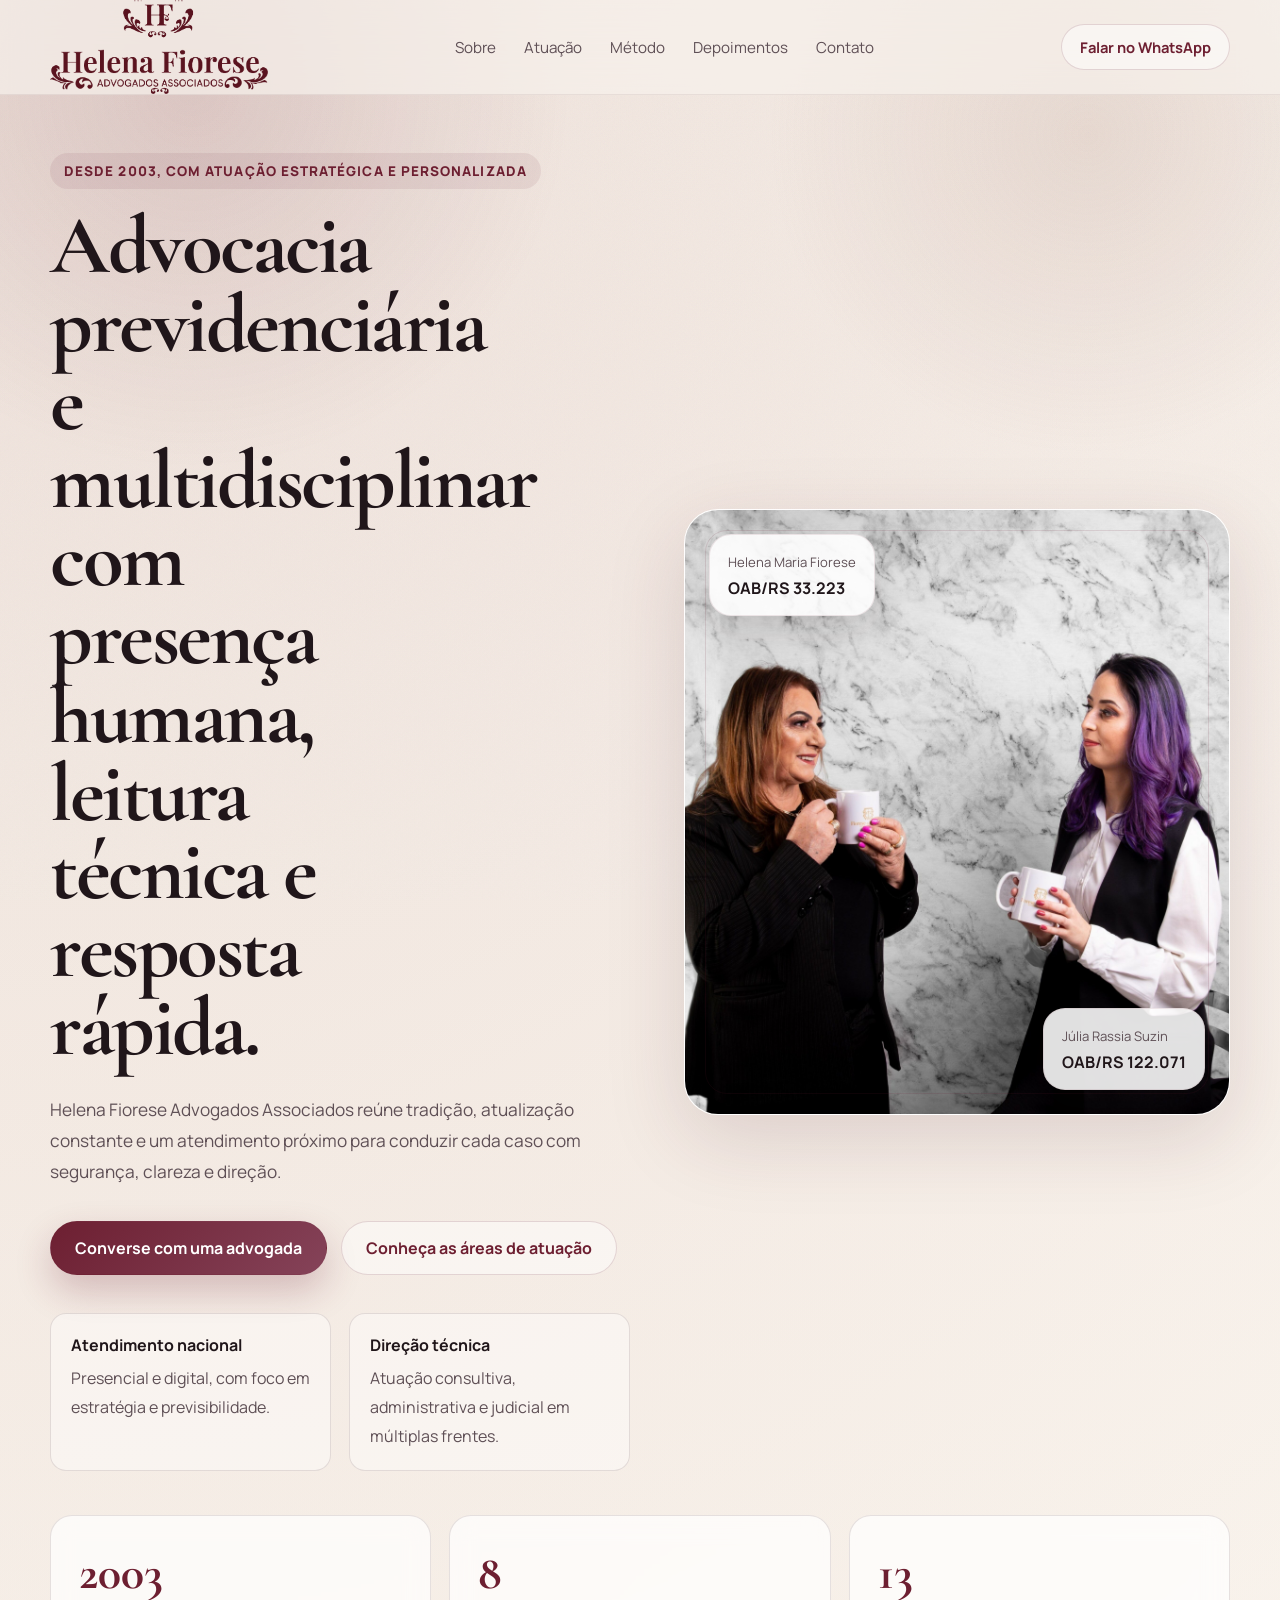
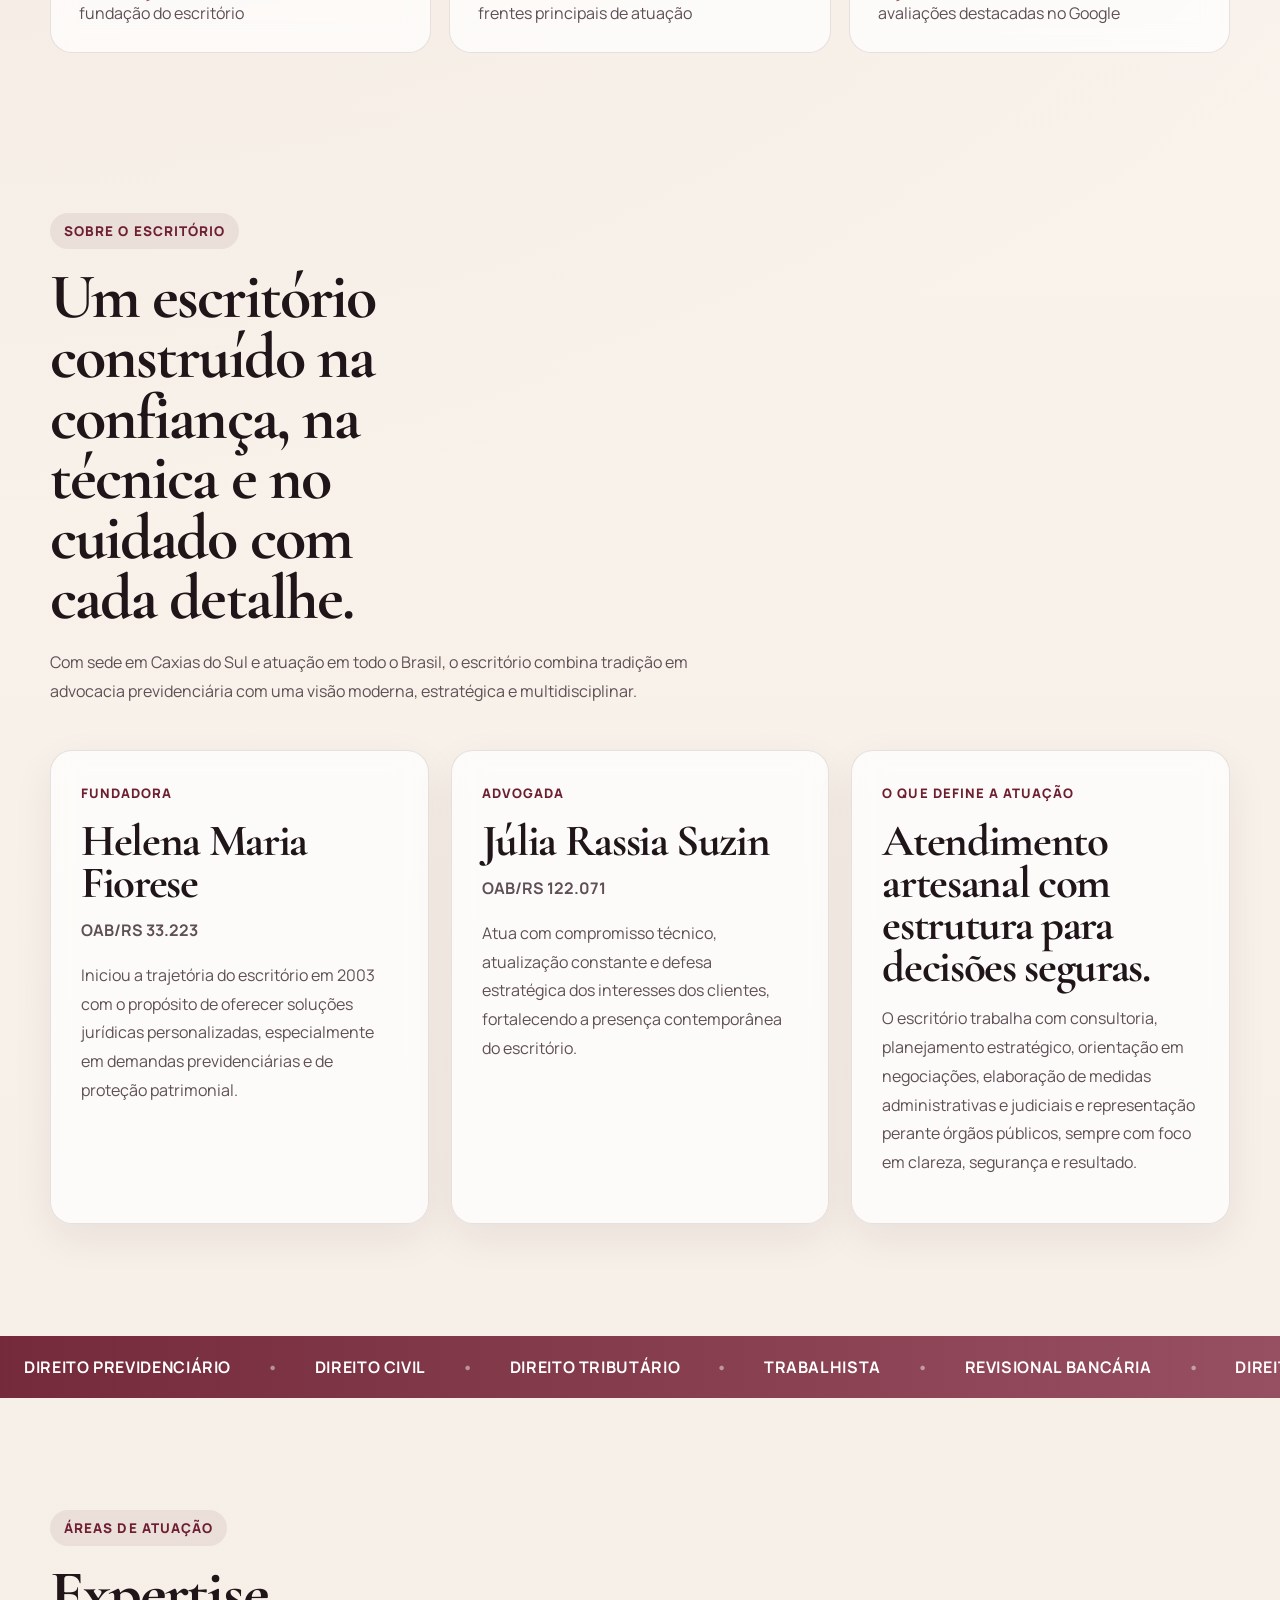
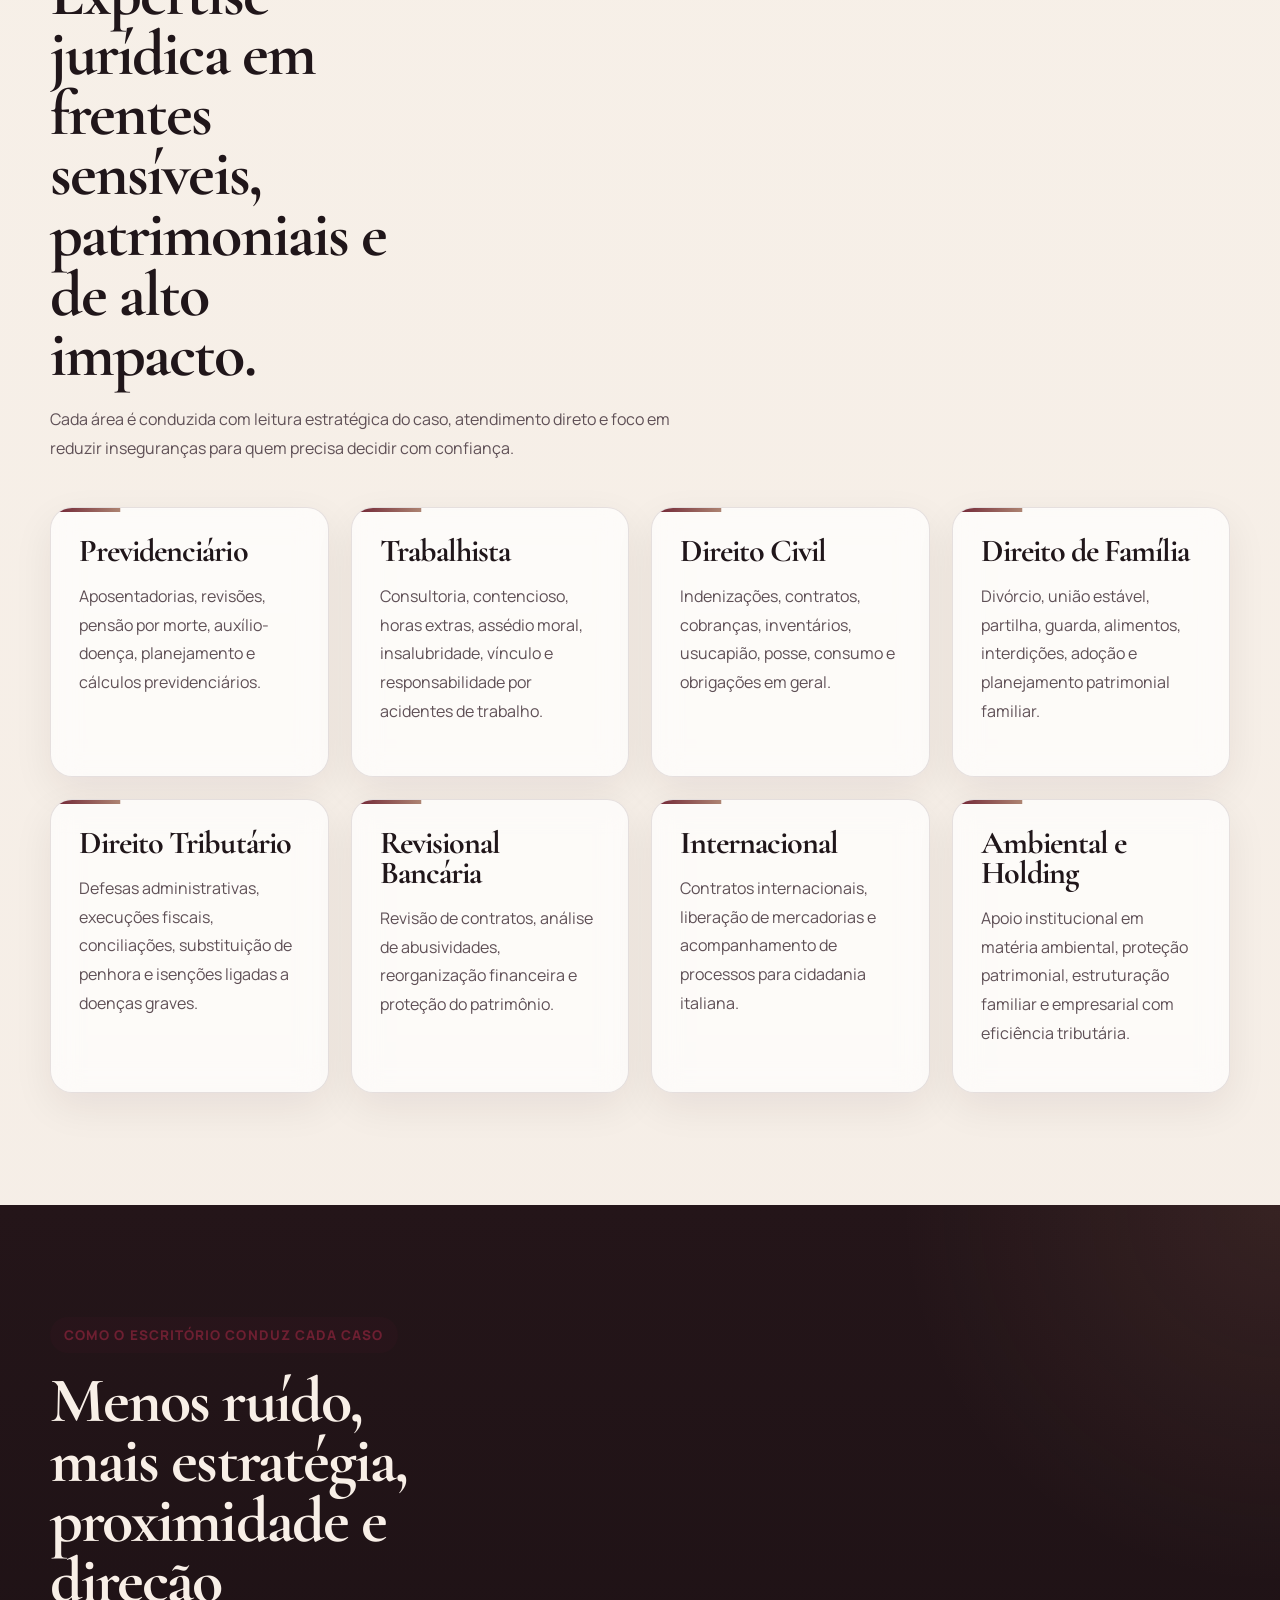
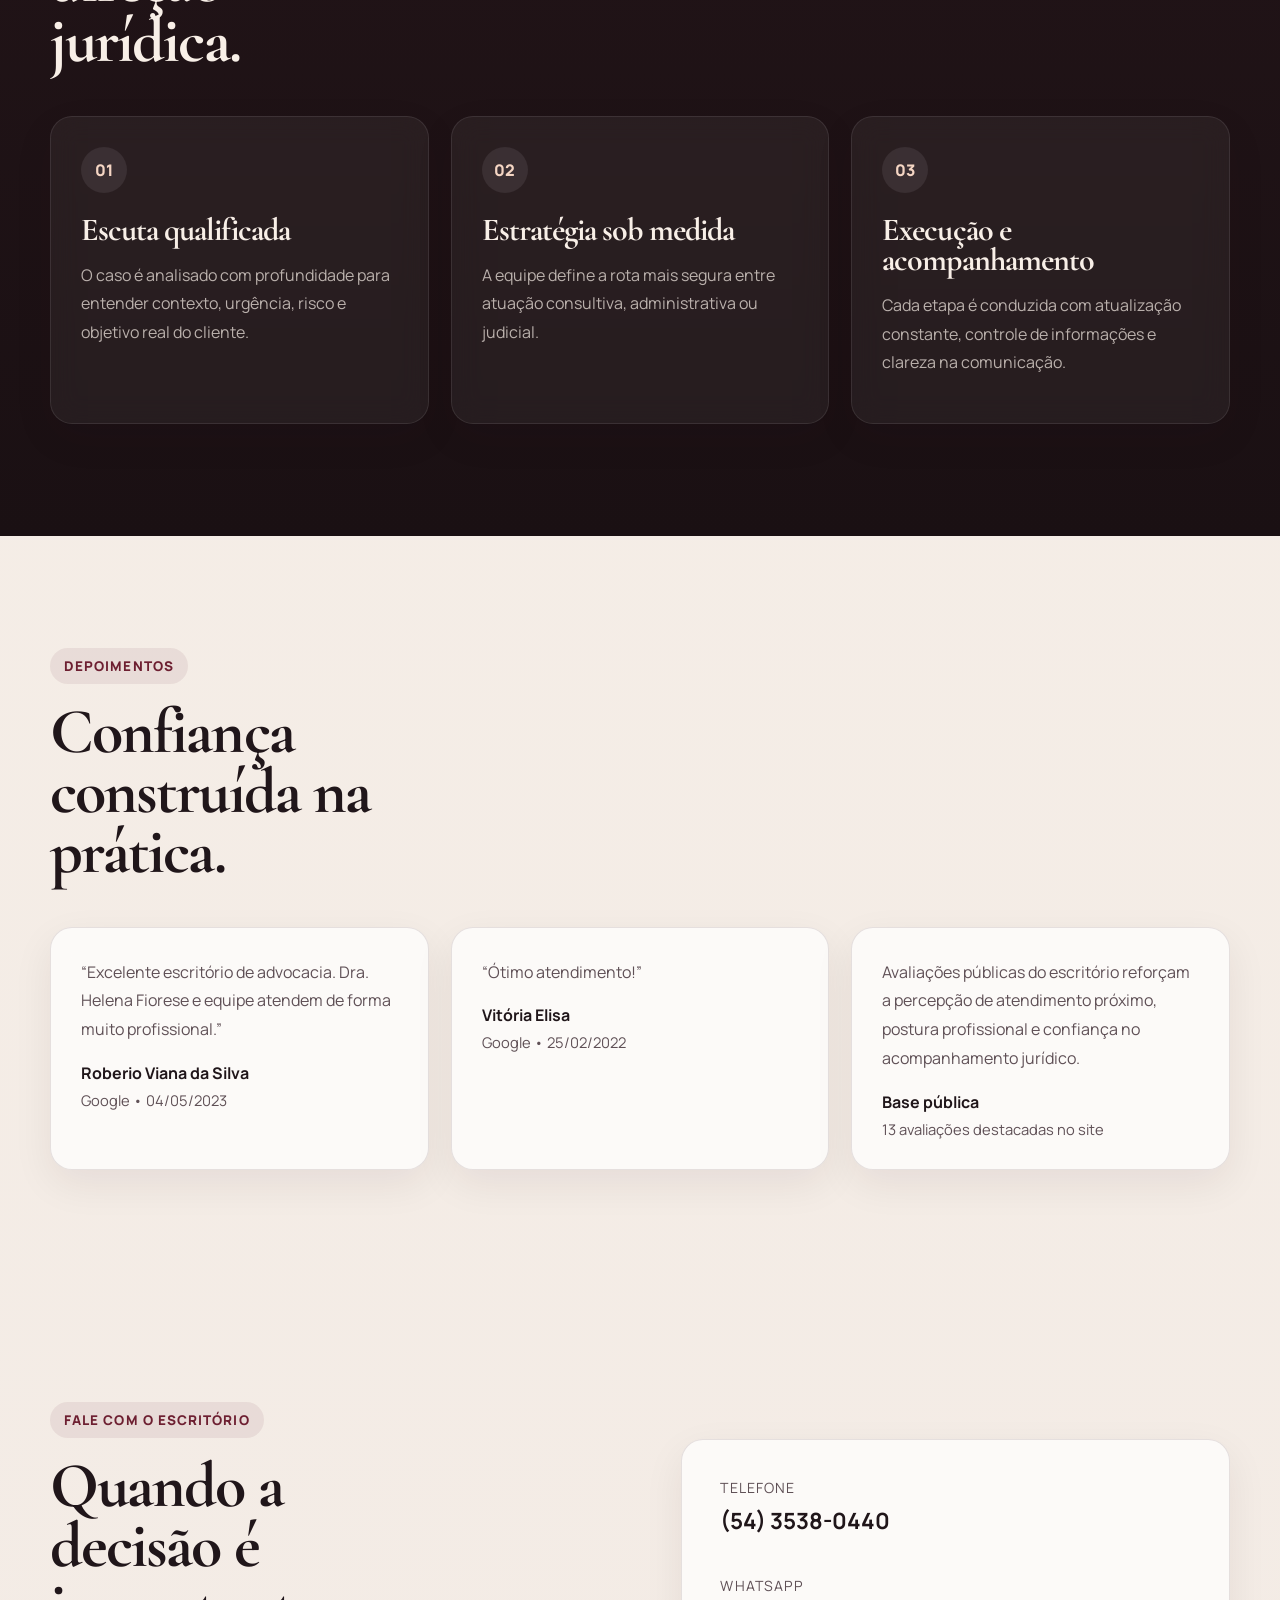
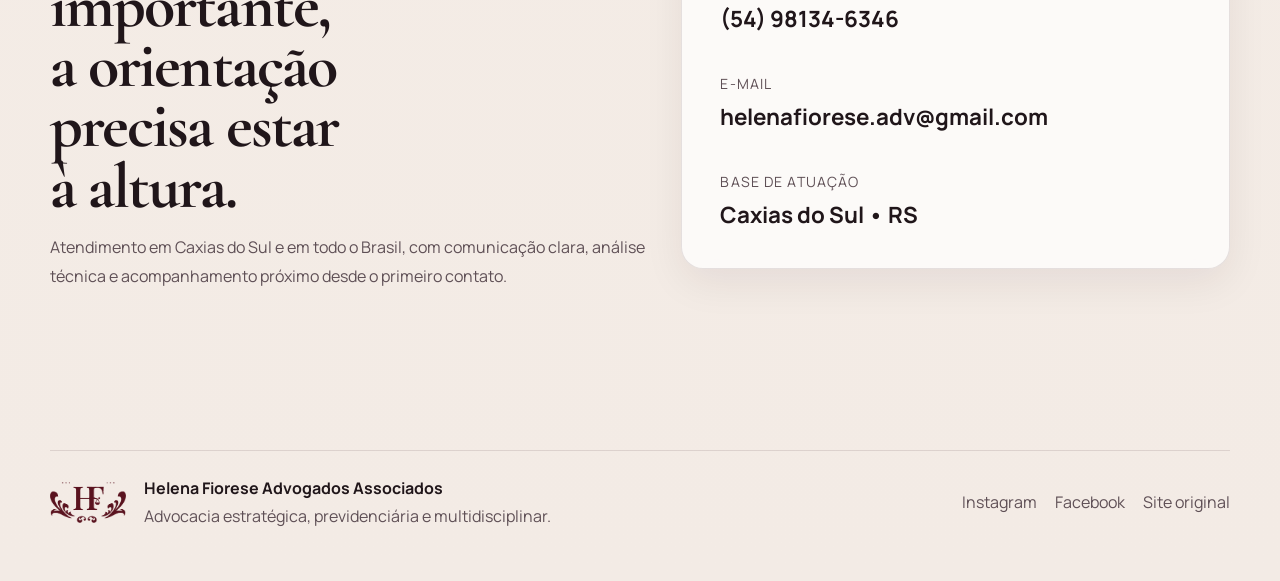
==== index.html @ 02b989e7 "Cria novo front-end premium da Helena Fiorese" ====
<!DOCTYPE html>
<html lang="pt-BR">
  <head>
    <meta charset="UTF-8" />
    <meta name="viewport" content="width=device-width, initial-scale=1.0" />
    <title>Helena Fiorese Advogados Associados</title>
    <meta
      name="description"
      content="Advocacia previdenciária e estratégica em Caxias do Sul, com atendimento humano, visão técnica e atuação personalizada."
    />
    <link rel="preconnect" href="https://fonts.googleapis.com" />
    <link rel="preconnect" href="https://fonts.gstatic.com" crossorigin />
    <link
      href="https://fonts.googleapis.com/css2?family=Cormorant+Garamond:wght@500;600;700&family=Manrope:wght@400;500;600;700;800&display=swap"
      rel="stylesheet"
    />
    <link rel="icon" type="image/png" href="assets/logo-mark.png" />
    <link rel="stylesheet" href="styles.css" />
  </head>
  <body>
    <div class="site-shell">
      <div class="ambient ambient-one"></div>
      <div class="ambient ambient-two"></div>
      <div class="noise"></div>

      <header class="topbar">
        <div class="container topbar-inner">
          <a class="brand" href="#inicio" aria-label="Helena Fiorese Advogados Associados">
            <img src="assets/logo-primary.png" alt="Logo Helena Fiorese Advogados Associados" />
          </a>

          <nav class="nav" aria-label="Principal">
            <a href="#sobre">Sobre</a>
            <a href="#atuacao">Atuação</a>
            <a href="#metodo">Método</a>
            <a href="#depoimentos">Depoimentos</a>
            <a href="#contato">Contato</a>
          </nav>

          <a
            class="button button-small button-ghost"
            href="https://wa.me/5554981346346?text=Olá%2C%20gostaria%20de%20falar%20com%20o%20escritório."
            target="_blank"
            rel="noreferrer"
          >
            Falar no WhatsApp
          </a>

          <button class="menu-toggle" type="button" aria-label="Abrir menu">
            <span></span>
            <span></span>
          </button>
        </div>

        <div class="mobile-panel">
          <a href="#sobre">Sobre</a>
          <a href="#atuacao">Atuação</a>
          <a href="#metodo">Método</a>
          <a href="#depoimentos">Depoimentos</a>
          <a href="#contato">Contato</a>
          <a
            class="button button-small"
            href="https://wa.me/5554981346346?text=Olá%2C%20gostaria%20de%20falar%20com%20o%20escritório."
            target="_blank"
            rel="noreferrer"
          >
            Atendimento imediato
          </a>
        </div>
      </header>

      <main>
        <section class="hero section" id="inicio">
          <div class="container hero-grid">
            <div class="hero-copy reveal">
              <span class="eyebrow">Desde 2003, com atuação estratégica e personalizada</span>
              <h1>
                Advocacia previdenciária e multidisciplinar com presença humana, leitura técnica
                e resposta rápida.
              </h1>
              <p class="hero-text">
                Helena Fiorese Advogados Associados reúne tradição, atualização constante e um
                atendimento próximo para conduzir cada caso com segurança, clareza e direção.
              </p>

              <div class="hero-actions">
                <a
                  class="button"
                  href="https://wa.me/5554981346346?text=Olá%2C%20gostaria%20de%20falar%20com%20uma%20advogada."
                  target="_blank"
                  rel="noreferrer"
                >
                  Converse com uma advogada
                </a>
                <a class="button button-ghost" href="#atuacao">Conheça as áreas de atuação</a>
              </div>

              <div class="hero-points">
                <div>
                  <strong>Atendimento nacional</strong>
                  <span>Presencial e digital, com foco em estratégia e previsibilidade.</span>
                </div>
                <div>
                  <strong>Direção técnica</strong>
                  <span>Atuação consultiva, administrativa e judicial em múltiplas frentes.</span>
                </div>
              </div>
            </div>

            <div class="hero-visual reveal">
              <div class="hero-frame">
                <img
                  src="assets/team-hero.jpg"
                  alt="Helena Maria Fiorese e Júlia Rassia Suzin em retrato institucional"
                />
                <div class="hero-badge hero-badge-top">
                  <span>Helena Maria Fiorese</span>
                  <strong>OAB/RS 33.223</strong>
                </div>
                <div class="hero-badge hero-badge-bottom">
                  <span>Júlia Rassia Suzin</span>
                  <strong>OAB/RS 122.071</strong>
                </div>
              </div>
            </div>
          </div>

          <div class="trust-band">
            <div class="container trust-items">
              <div>
                <strong data-counter="2003">0</strong>
                <span>fundação do escritório</span>
              </div>
              <div>
                <strong data-counter="8">0</strong>
                <span>frentes principais de atuação</span>
              </div>
              <div>
                <strong data-counter="13">0</strong>
                <span>avaliações destacadas no Google</span>
              </div>
            </div>
          </div>
        </section>

        <section class="section" id="sobre">
          <div class="container">
            <div class="section-heading reveal">
              <span class="eyebrow">Sobre o escritório</span>
              <h2>Um escritório construído na confiança, na técnica e no cuidado com cada detalhe.</h2>
              <p>
                Com sede em Caxias do Sul e atuação em todo o Brasil, o escritório combina tradição
                em advocacia previdenciária com uma visão moderna, estratégica e multidisciplinar.
              </p>
            </div>

            <div class="story-grid">
              <article class="story-card reveal">
                <span class="story-kicker">Fundadora</span>
                <h3>Helena Maria Fiorese</h3>
                <p class="story-meta">OAB/RS 33.223</p>
                <p>
                  Iniciou a trajetória do escritório em 2003 com o propósito de oferecer soluções
                  jurídicas personalizadas, especialmente em demandas previdenciárias e de proteção
                  patrimonial.
                </p>
              </article>

              <article class="story-card reveal">
                <span class="story-kicker">Advogada</span>
                <h3>Júlia Rassia Suzin</h3>
                <p class="story-meta">OAB/RS 122.071</p>
                <p>
                  Atua com compromisso técnico, atualização constante e defesa estratégica dos
                  interesses dos clientes, fortalecendo a presença contemporânea do escritório.
                </p>
              </article>

              <article class="story-card story-card-wide reveal">
                <span class="story-kicker">O que define a atuação</span>
                <h3>Atendimento artesanal com estrutura para decisões seguras.</h3>
                <p>
                  O escritório trabalha com consultoria, planejamento estratégico, orientação em
                  negociações, elaboração de medidas administrativas e judiciais e representação
                  perante órgãos públicos, sempre com foco em clareza, segurança e resultado.
                </p>
              </article>
            </div>
          </div>
        </section>

        <section class="marquee-block">
          <div class="marquee-track">
            <span>Direito Previdenciário</span>
            <span>Direito Civil</span>
            <span>Direito Tributário</span>
            <span>Trabalhista</span>
            <span>Revisional Bancária</span>
            <span>Direito de Família</span>
            <span>Direito Internacional</span>
            <span>Direito Ambiental</span>
            <span>Holding Familiar e Empresarial</span>
          </div>
        </section>

        <section class="section" id="atuacao">
          <div class="container">
            <div class="section-heading reveal">
              <span class="eyebrow">Áreas de atuação</span>
              <h2>Expertise jurídica em frentes sensíveis, patrimoniais e de alto impacto.</h2>
              <p>
                Cada área é conduzida com leitura estratégica do caso, atendimento direto e foco em
                reduzir inseguranças para quem precisa decidir com confiança.
              </p>
            </div>

            <div class="practice-grid">
              <article class="practice-card reveal">
                <h3>Previdenciário</h3>
                <p>
                  Aposentadorias, revisões, pensão por morte, auxílio-doença, planejamento e cálculos
                  previdenciários.
                </p>
              </article>
              <article class="practice-card reveal">
                <h3>Trabalhista</h3>
                <p>
                  Consultoria, contencioso, horas extras, assédio moral, insalubridade, vínculo e
                  responsabilidade por acidentes de trabalho.
                </p>
              </article>
              <article class="practice-card reveal">
                <h3>Direito Civil</h3>
                <p>
                  Indenizações, contratos, cobranças, inventários, usucapião, posse, consumo e
                  obrigações em geral.
                </p>
              </article>
              <article class="practice-card reveal">
                <h3>Direito de Família</h3>
                <p>
                  Divórcio, união estável, partilha, guarda, alimentos, interdições, adoção e
                  planejamento patrimonial familiar.
                </p>
              </article>
              <article class="practice-card reveal">
                <h3>Direito Tributário</h3>
                <p>
                  Defesas administrativas, execuções fiscais, conciliações, substituição de penhora e
                  isenções ligadas a doenças graves.
                </p>
              </article>
              <article class="practice-card reveal">
                <h3>Revisional Bancária</h3>
                <p>
                  Revisão de contratos, análise de abusividades, reorganização financeira e proteção do
                  patrimônio.
                </p>
              </article>
              <article class="practice-card reveal">
                <h3>Internacional</h3>
                <p>
                  Contratos internacionais, liberação de mercadorias e acompanhamento de processos para
                  cidadania italiana.
                </p>
              </article>
              <article class="practice-card reveal">
                <h3>Ambiental e Holding</h3>
                <p>
                  Apoio institucional em matéria ambiental, proteção patrimonial, estruturação familiar
                  e empresarial com eficiência tributária.
                </p>
              </article>
            </div>
          </div>
        </section>

        <section class="section section-dark" id="metodo">
          <div class="container">
            <div class="section-heading reveal">
              <span class="eyebrow">Como o escritório conduz cada caso</span>
              <h2>Menos ruído, mais estratégia, proximidade e direção jurídica.</h2>
            </div>

            <div class="process-grid">
              <article class="process-card reveal">
                <span>01</span>
                <h3>Escuta qualificada</h3>
                <p>
                  O caso é analisado com profundidade para entender contexto, urgência, risco e objetivo
                  real do cliente.
                </p>
              </article>
              <article class="process-card reveal">
                <span>02</span>
                <h3>Estratégia sob medida</h3>
                <p>
                  A equipe define a rota mais segura entre atuação consultiva, administrativa ou
                  judicial.
                </p>
              </article>
              <article class="process-card reveal">
                <span>03</span>
                <h3>Execução e acompanhamento</h3>
                <p>
                  Cada etapa é conduzida com atualização constante, controle de informações e clareza na
                  comunicação.
                </p>
              </article>
            </div>
          </div>
        </section>

        <section class="section" id="depoimentos">
          <div class="container">
            <div class="section-heading reveal">
              <span class="eyebrow">Depoimentos</span>
              <h2>Confiança construída na prática.</h2>
            </div>

            <div class="testimonial-grid">
              <article class="testimonial-card reveal">
                <p>
                  “Excelente escritório de advocacia. Dra. Helena Fiorese e equipe atendem de forma muito profissional.”
                </p>
                <strong>Roberio Viana da Silva</strong>
                <span>Google • 04/05/2023</span>
              </article>
              <article class="testimonial-card reveal">
                <p>“Ótimo atendimento!”</p>
                <strong>Vitória Elisa</strong>
                <span>Google • 25/02/2022</span>
              </article>
              <article class="testimonial-card reveal">
                <p>
                  Avaliações públicas do escritório reforçam a percepção de atendimento próximo, postura
                  profissional e confiança no acompanhamento jurídico.
                </p>
                <strong>Base pública</strong>
                <span>13 avaliações destacadas no site</span>
              </article>
            </div>
          </div>
        </section>

        <section class="section cta-section" id="contato">
          <div class="container cta-grid">
            <div class="cta-copy reveal">
              <span class="eyebrow">Fale com o escritório</span>
              <h2>Quando a decisão é importante, a orientação precisa estar à altura.</h2>
              <p>
                Atendimento em Caxias do Sul e em todo o Brasil, com comunicação clara, análise técnica
                e acompanhamento próximo desde o primeiro contato.
              </p>
            </div>

            <div class="contact-panel reveal">
              <a href="tel:+555435380440">
                <span>Telefone</span>
                <strong>(54) 3538-0440</strong>
              </a>
              <a href="https://wa.me/5554981346346" target="_blank" rel="noreferrer">
                <span>WhatsApp</span>
                <strong>(54) 98134-6346</strong>
              </a>
              <a href="mailto:helenafiorese.adv@gmail.com">
                <span>E-mail</span>
                <strong>helenafiorese.adv@gmail.com</strong>
              </a>
              <div>
                <span>Base de atuação</span>
                <strong>Caxias do Sul • RS</strong>
              </div>
            </div>
          </div>
        </section>
      </main>

      <footer class="footer">
        <div class="container footer-inner">
          <div class="footer-brand">
            <img src="assets/logo-mark.png" alt="Monograma Helena Fiorese" />
            <div>
              <strong>Helena Fiorese Advogados Associados</strong>
              <p>Advocacia estratégica, previdenciária e multidisciplinar.</p>
            </div>
          </div>

          <div class="footer-links">
            <a href="https://www.instagram.com/helenafiorese.adv/" target="_blank" rel="noreferrer">
              Instagram
            </a>
            <a
              href="https://www.facebook.com/helenafiorese.advogadosassociados"
              target="_blank"
              rel="noreferrer"
            >
              Facebook
            </a>
            <a href="https://helenafiorese.com.br/" target="_blank" rel="noreferrer">
              Site original
            </a>
          </div>
        </div>
      </footer>
    </div>

    <script src="script.js"></script>
  </body>
</html>
---- styles.css ----
:root {
  --bg: #f6f1ec;
  --bg-soft: #efe4db;
  --surface: rgba(255, 255, 255, 0.72);
  --surface-strong: rgba(255, 255, 255, 0.92);
  --ink: #20161a;
  --ink-soft: #5f5056;
  --accent: #6d1f31;
  --accent-2: #ad8472;
  --line: rgba(58, 29, 37, 0.12);
  --shadow: 0 24px 80px rgba(78, 33, 47, 0.15);
  --radius-lg: 32px;
  --radius-md: 22px;
  --radius-sm: 16px;
  --container: min(1180px, calc(100vw - 40px));
}

* {
  box-sizing: border-box;
}

html {
  scroll-behavior: smooth;
}

body {
  margin: 0;
  background:
    radial-gradient(circle at top left, rgba(158, 92, 72, 0.15), transparent 30%),
    linear-gradient(180deg, #fbf7f2 0%, #f7f0e8 40%, #f3ebe5 100%);
  color: var(--ink);
  font-family: "Manrope", sans-serif;
  overflow-x: hidden;
}

img {
  display: block;
  max-width: 100%;
}

a {
  color: inherit;
  text-decoration: none;
}

button {
  font: inherit;
}

.site-shell {
  position: relative;
  min-height: 100vh;
}

.ambient,
.noise {
  pointer-events: none;
  position: fixed;
  inset: 0;
  z-index: -1;
}

.ambient-one {
  background: radial-gradient(circle at 15% 10%, rgba(109, 31, 49, 0.14), transparent 28%);
}

.ambient-two {
  background: radial-gradient(circle at 85% 15%, rgba(173, 132, 114, 0.18), transparent 24%);
}

.noise {
  opacity: 0.06;
  background-image:
    linear-gradient(transparent 0, rgba(255, 255, 255, 0.6) 100%),
    url("data:image/svg+xml,%3Csvg xmlns='http://www.w3.org/2000/svg' width='140' height='140' viewBox='0 0 140 140'%3E%3Cfilter id='n'%3E%3CfeTurbulence type='fractalNoise' baseFrequency='.72' numOctaves='2' stitchTiles='stitch'/%3E%3C/filter%3E%3Crect width='140' height='140' filter='url(%23n)' opacity='.7'/%3E%3C/svg%3E");
}

.container {
  width: var(--container);
  margin: 0 auto;
}

.section {
  padding: 112px 0;
}

.topbar {
  position: sticky;
  top: 0;
  z-index: 20;
  backdrop-filter: blur(18px);
  background: rgba(247, 241, 235, 0.7);
  border-bottom: 1px solid rgba(79, 35, 45, 0.08);
}

.topbar-inner {
  display: flex;
  align-items: center;
  justify-content: space-between;
  gap: 20px;
  min-height: 92px;
}

.brand {
  flex: 0 0 auto;
  width: clamp(164px, 17vw, 230px);
}

.nav {
  display: flex;
  align-items: center;
  gap: 28px;
  font-size: 0.95rem;
  color: var(--ink-soft);
}

.nav a,
.mobile-panel a {
  transition: color 180ms ease, transform 180ms ease;
}

.nav a:hover,
.mobile-panel a:hover {
  color: var(--accent);
  transform: translateY(-1px);
}

.button {
  display: inline-flex;
  align-items: center;
  justify-content: center;
  gap: 10px;
  min-height: 54px;
  padding: 0 24px;
  border-radius: 999px;
  border: 1px solid transparent;
  background: linear-gradient(135deg, var(--accent) 0%, #854359 100%);
  color: #fff;
  font-weight: 700;
  box-shadow: 0 16px 36px rgba(109, 31, 49, 0.24);
  transition: transform 180ms ease, box-shadow 180ms ease, border-color 180ms ease;
}

.button:hover {
  transform: translateY(-2px);
  box-shadow: 0 22px 40px rgba(109, 31, 49, 0.28);
}

.button-ghost {
  background: rgba(255, 255, 255, 0.48);
  color: var(--accent);
  border-color: rgba(109, 31, 49, 0.16);
  box-shadow: none;
}

.button-small {
  min-height: 46px;
  padding: 0 18px;
  font-size: 0.92rem;
}

.menu-toggle {
  display: none;
  width: 48px;
  height: 48px;
  border: 0;
  border-radius: 50%;
  background: rgba(109, 31, 49, 0.08);
  padding: 0;
}

.menu-toggle span {
  display: block;
  width: 20px;
  height: 2px;
  margin: 5px auto;
  background: var(--accent);
  border-radius: 999px;
}

.mobile-panel {
  display: none;
  flex-direction: column;
  gap: 14px;
  padding: 0 20px 22px;
}

.hero {
  padding-top: 58px;
  padding-bottom: 48px;
}

.hero-grid {
  display: grid;
  grid-template-columns: 1fr 0.94fr;
  align-items: center;
  gap: 54px;
}

.eyebrow {
  display: inline-block;
  margin-bottom: 18px;
  padding: 9px 14px;
  border-radius: 999px;
  background: rgba(109, 31, 49, 0.08);
  color: var(--accent);
  font-size: 0.84rem;
  font-weight: 800;
  letter-spacing: 0.08em;
  text-transform: uppercase;
}

.hero h1,
.section-heading h2,
.story-card h3,
.practice-card h3,
.process-card h3,
.cta-copy h2 {
  margin: 0;
  font-family: "Cormorant Garamond", serif;
  line-height: 0.94;
  letter-spacing: -0.03em;
}

.hero h1 {
  font-size: clamp(3.2rem, 6.5vw, 5.7rem);
  max-width: 10ch;
}

.hero-text,
.section-heading p,
.story-card p,
.practice-card p,
.process-card p,
.testimonial-card p,
.cta-copy p,
.hero-points span {
  color: var(--ink-soft);
  line-height: 1.8;
}

.hero-text {
  max-width: 62ch;
  margin: 26px 0 0;
  font-size: 1.08rem;
}

.hero-actions {
  display: flex;
  flex-wrap: wrap;
  gap: 14px;
  margin-top: 34px;
}

.hero-points {
  display: grid;
  grid-template-columns: repeat(2, minmax(0, 1fr));
  gap: 18px;
  margin-top: 38px;
}

.hero-points div {
  padding: 20px;
  border: 1px solid var(--line);
  border-radius: var(--radius-sm);
  background: rgba(255, 255, 255, 0.42);
}

.hero-points strong {
  display: block;
  margin-bottom: 8px;
  font-size: 1rem;
}

.hero-visual {
  position: relative;
}

.hero-frame {
  position: relative;
  overflow: hidden;
  border-radius: 34px;
  background: linear-gradient(180deg, rgba(255, 255, 255, 0.75), rgba(255, 255, 255, 0.55));
  border: 1px solid rgba(255, 255, 255, 0.8);
  box-shadow: var(--shadow);
  isolation: isolate;
}

.hero-frame::before {
  content: "";
  position: absolute;
  inset: 20px;
  border: 1px solid rgba(109, 31, 49, 0.12);
  border-radius: 22px;
  z-index: 1;
}

.hero-frame img {
  width: 100%;
  aspect-ratio: 0.9;
  object-fit: cover;
}

.hero-badge {
  position: absolute;
  z-index: 2;
  max-width: 240px;
  padding: 18px 18px 16px;
  border-radius: 22px;
  background: rgba(255, 255, 255, 0.88);
  border: 1px solid rgba(109, 31, 49, 0.1);
  box-shadow: 0 18px 32px rgba(28, 16, 19, 0.1);
}

.hero-badge span,
.hero-badge strong {
  display: block;
}

.hero-badge span {
  font-size: 0.82rem;
  color: var(--ink-soft);
  margin-bottom: 6px;
}

.hero-badge strong {
  font-size: 1rem;
}

.hero-badge-top {
  top: 24px;
  left: 24px;
}

.hero-badge-bottom {
  right: 24px;
  bottom: 24px;
}

.trust-band {
  margin-top: 44px;
}

.trust-items {
  display: grid;
  grid-template-columns: repeat(3, minmax(0, 1fr));
  gap: 18px;
}

.trust-items div {
  padding: 28px;
  border-radius: var(--radius-md);
  border: 1px solid var(--line);
  background: var(--surface);
  backdrop-filter: blur(12px);
}

.trust-items strong {
  display: block;
  font-size: clamp(2rem, 5vw, 3rem);
  font-family: "Cormorant Garamond", serif;
  color: var(--accent);
}

.trust-items span {
  color: var(--ink-soft);
}

.section-heading {
  max-width: 860px;
  margin-bottom: 44px;
}

.section-heading h2 {
  font-size: clamp(2.6rem, 5vw, 4.5rem);
  max-width: 12ch;
}

.section-heading p {
  margin: 20px 0 0;
  max-width: 64ch;
}

.story-grid,
.practice-grid,
.process-grid,
.testimonial-grid,
.cta-grid {
  display: grid;
  gap: 22px;
}

.story-grid {
  grid-template-columns: repeat(3, minmax(0, 1fr));
}

.story-card,
.practice-card,
.process-card,
.testimonial-card,
.contact-panel,
.trust-items div {
  position: relative;
  overflow: hidden;
}

.story-card,
.practice-card,
.process-card,
.testimonial-card,
.contact-panel {
  border: 1px solid var(--line);
  border-radius: var(--radius-md);
  background: var(--surface);
  backdrop-filter: blur(14px);
  box-shadow: 0 14px 40px rgba(46, 20, 29, 0.07);
}

.story-card {
  padding: 30px;
}

.story-card-wide {
  grid-column: span 1;
}

.story-kicker {
  display: inline-block;
  margin-bottom: 18px;
  color: var(--accent);
  font-size: 0.82rem;
  font-weight: 800;
  text-transform: uppercase;
  letter-spacing: 0.08em;
}

.story-card h3 {
  font-size: clamp(2rem, 3.5vw, 3rem);
}

.story-meta {
  margin: 12px 0 16px;
  font-weight: 700;
  color: var(--accent);
}

.marquee-block {
  overflow: hidden;
  padding: 20px 0;
  background: linear-gradient(90deg, rgba(109, 31, 49, 0.95), rgba(145, 70, 90, 0.95));
  color: #fff;
}

.marquee-track {
  display: flex;
  gap: 36px;
  width: max-content;
  padding-left: 24px;
  animation: marquee 26s linear infinite;
  white-space: nowrap;
  font-weight: 700;
  letter-spacing: 0.04em;
  text-transform: uppercase;
}

.marquee-track span::after {
  content: "•";
  margin-left: 36px;
  opacity: 0.45;
}

.practice-grid {
  grid-template-columns: repeat(4, minmax(0, 1fr));
}

.practice-card {
  min-height: 270px;
  padding: 28px;
  transition: transform 220ms ease, box-shadow 220ms ease, border-color 220ms ease;
}

.practice-card::before {
  content: "";
  position: absolute;
  inset: 0 0 auto;
  height: 4px;
  background: linear-gradient(90deg, var(--accent), var(--accent-2));
  transform: scaleX(0.25);
  transform-origin: left center;
  transition: transform 220ms ease;
}

.practice-card:hover {
  transform: translateY(-6px);
  border-color: rgba(109, 31, 49, 0.18);
  box-shadow: 0 20px 42px rgba(58, 24, 36, 0.12);
}

.practice-card:hover::before {
  transform: scaleX(1);
}

.practice-card h3 {
  font-size: 2rem;
  margin-bottom: 14px;
}

.section-dark {
  background:
    radial-gradient(circle at top right, rgba(187, 128, 103, 0.12), transparent 24%),
    linear-gradient(180deg, #241519 0%, #1a1013 100%);
  color: #f8efe7;
}

.section-dark .section-heading p,
.section-dark .process-card p {
  color: rgba(248, 239, 231, 0.7);
}

.process-grid {
  grid-template-columns: repeat(3, minmax(0, 1fr));
}

.process-card {
  padding: 30px;
  background: rgba(255, 255, 255, 0.05);
  border-color: rgba(255, 255, 255, 0.09);
}

.process-card span {
  display: inline-flex;
  width: 46px;
  height: 46px;
  align-items: center;
  justify-content: center;
  margin-bottom: 22px;
  border-radius: 50%;
  background: rgba(255, 255, 255, 0.08);
  color: #f5d6c4;
  font-weight: 800;
}

.process-card h3 {
  font-size: 2rem;
  margin-bottom: 12px;
}

.testimonial-grid {
  grid-template-columns: repeat(3, minmax(0, 1fr));
}

.testimonial-card {
  padding: 30px;
}

.testimonial-card p {
  margin-top: 0;
}

.testimonial-card strong,
.testimonial-card span {
  display: block;
}

.testimonial-card strong {
  margin-top: 18px;
}

.testimonial-card span {
  margin-top: 6px;
  color: var(--ink-soft);
  font-size: 0.92rem;
}

.cta-section {
  padding-top: 120px;
}

.cta-grid {
  grid-template-columns: 1fr 0.9fr;
  align-items: center;
}

.cta-copy h2 {
  font-size: clamp(2.8rem, 5vw, 4.6rem);
  max-width: 10ch;
}

.contact-panel {
  padding: 18px;
}

.contact-panel a,
.contact-panel div {
  display: block;
  padding: 20px;
  border-radius: 18px;
  transition: background 180ms ease, transform 180ms ease;
}

.contact-panel a:hover {
  background: rgba(109, 31, 49, 0.06);
  transform: translateX(4px);
}

.contact-panel span {
  display: block;
  margin-bottom: 8px;
  color: var(--ink-soft);
  font-size: 0.88rem;
  text-transform: uppercase;
  letter-spacing: 0.08em;
}

.contact-panel strong {
  font-size: clamp(1.1rem, 2vw, 1.4rem);
}

.footer {
  padding: 32px 0 54px;
}

.footer-inner {
  display: flex;
  align-items: center;
  justify-content: space-between;
  gap: 24px;
  padding-top: 26px;
  border-top: 1px solid var(--line);
}

.footer-brand {
  display: flex;
  align-items: center;
  gap: 18px;
}

.footer-brand img {
  width: 76px;
}

.footer-brand p {
  margin: 6px 0 0;
  color: var(--ink-soft);
}

.footer-links {
  display: flex;
  flex-wrap: wrap;
  gap: 18px;
  color: var(--ink-soft);
}

.reveal {
  opacity: 0;
  transform: translateY(26px);
  transition: opacity 700ms ease, transform 700ms ease;
}

.reveal.is-visible {
  opacity: 1;
  transform: translateY(0);
}

body.menu-open {
  overflow: hidden;
}

@keyframes marquee {
  from {
    transform: translateX(0);
  }

  to {
    transform: translateX(-50%);
  }
}

@media (max-width: 1120px) {
  .hero-grid,
  .cta-grid,
  .story-grid,
  .practice-grid,
  .process-grid,
  .testimonial-grid,
  .trust-items {
    grid-template-columns: repeat(2, minmax(0, 1fr));
  }

  .hero h1 {
    max-width: 11ch;
  }
}

@media (max-width: 860px) {
  .nav,
  .topbar .button-small {
    display: none;
  }

  .menu-toggle {
    display: inline-block;
  }

  .mobile-panel {
    display: flex;
    max-height: 0;
    overflow: hidden;
    padding-bottom: 0;
    transition: max-height 240ms ease, padding-bottom 240ms ease;
  }

  body.menu-open .mobile-panel {
    max-height: 360px;
    padding-bottom: 22px;
  }

  .hero-grid,
  .cta-grid,
  .story-grid,
  .practice-grid,
  .process-grid,
  .testimonial-grid,
  .trust-items,
  .hero-points {
    grid-template-columns: 1fr;
  }

  .section {
    padding: 88px 0;
  }

  .hero {
    padding-top: 28px;
  }

  .hero h1 {
    font-size: clamp(2.7rem, 13.2vw, 4.6rem);
  }

  .section-heading h2,
  .cta-copy h2 {
    max-width: 100%;
  }

  .hero-badge {
    position: static;
    max-width: none;
    margin: 16px;
  }

  .hero-frame {
    padding-bottom: 8px;
  }

  .footer-inner,
  .footer-brand {
    flex-direction: column;
    align-items: flex-start;
  }
}

@media (max-width: 560px) {
  .container {
    width: min(100vw - 24px, 1180px);
  }

  .topbar-inner {
    min-height: 80px;
  }

  .brand {
    width: 150px;
  }

  .button,
  .button-small {
    width: 100%;
  }

  .hero-actions {
    flex-direction: column;
  }

  .practice-card,
  .story-card,
  .process-card,
  .testimonial-card {
    padding: 24px;
  }
}
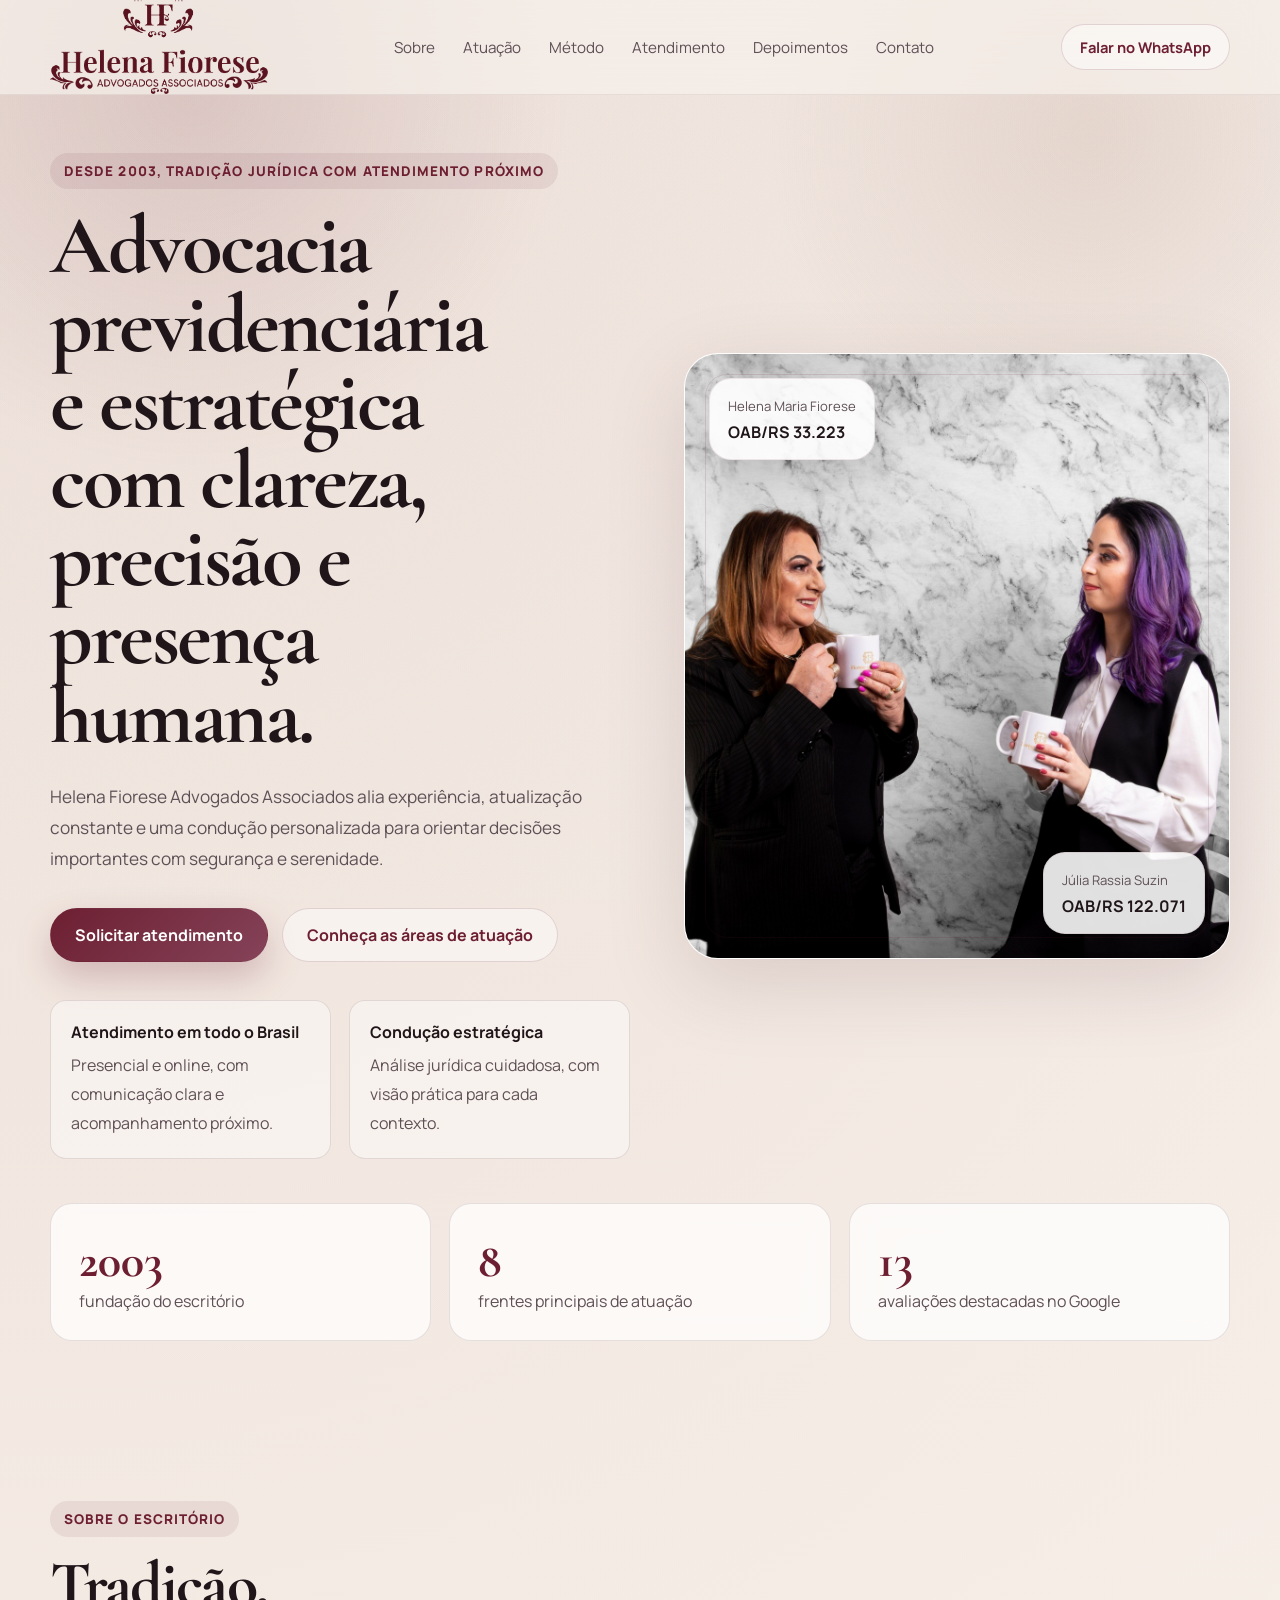
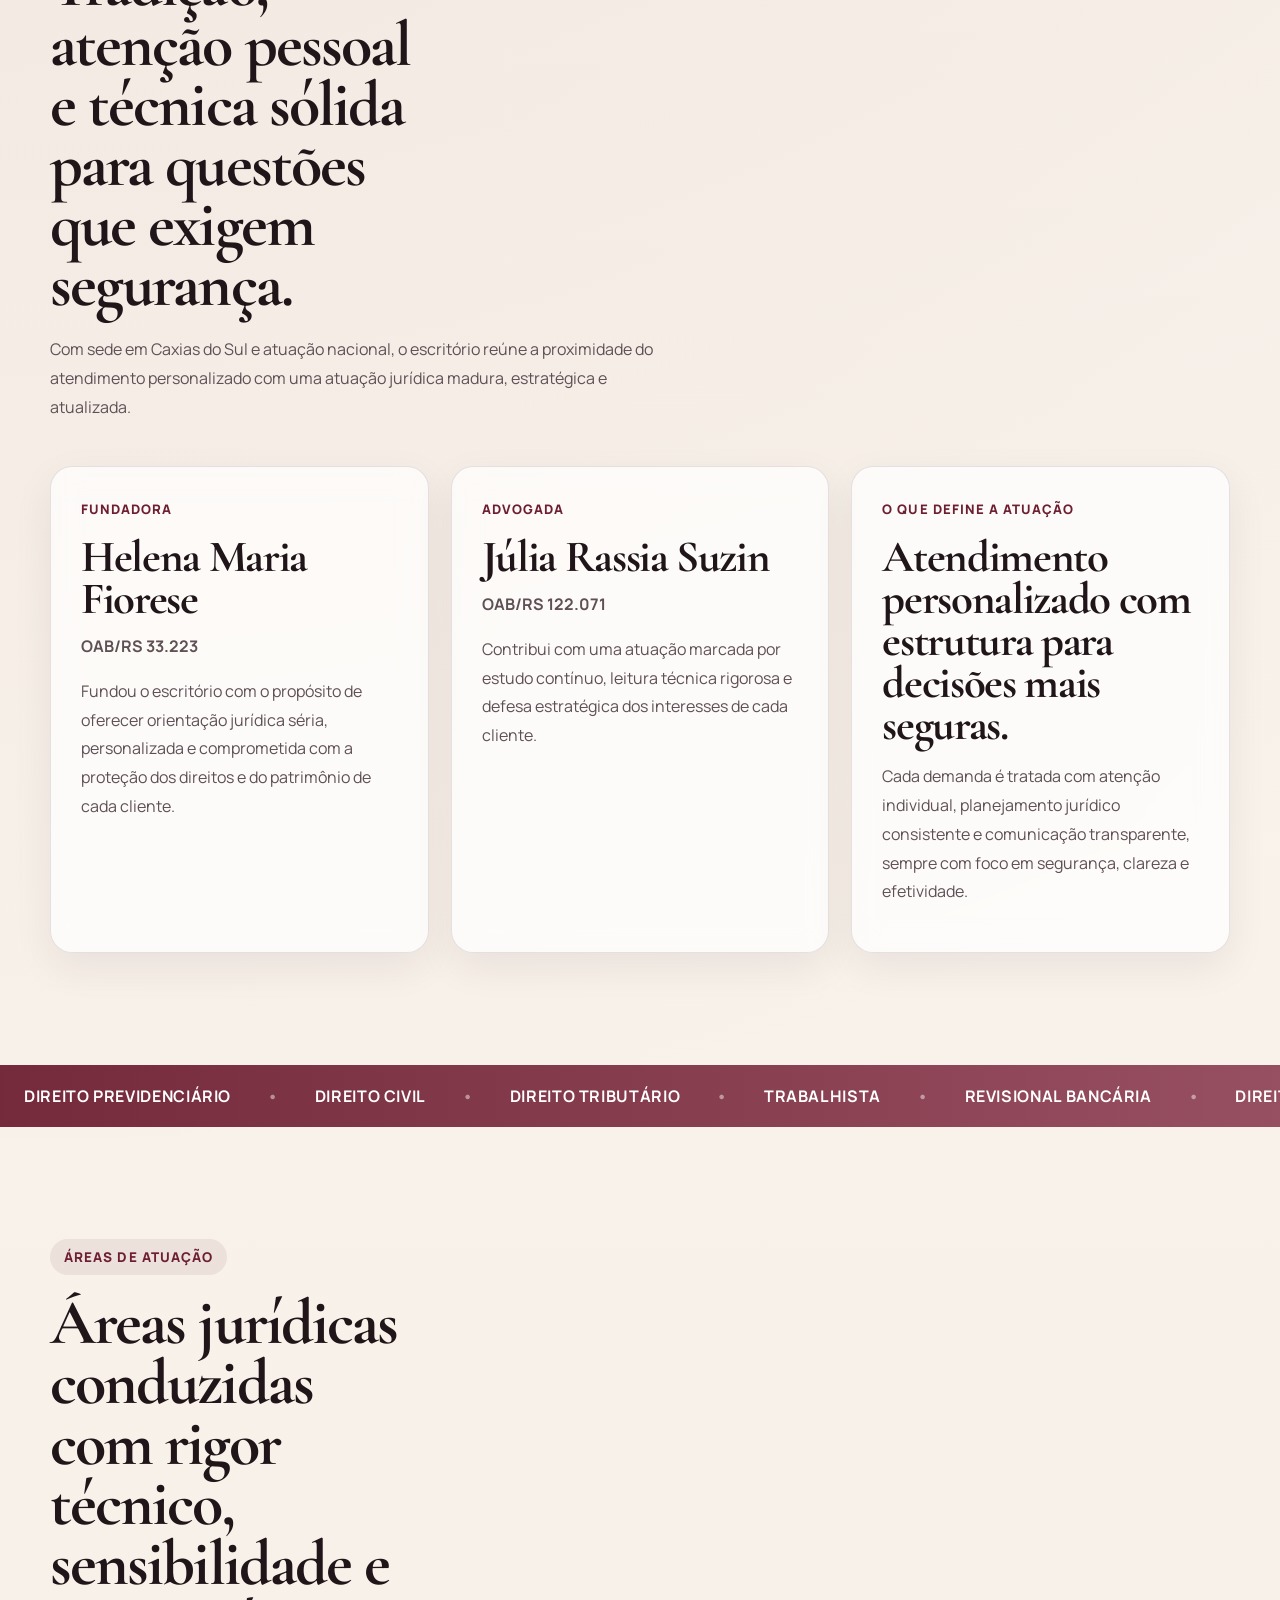
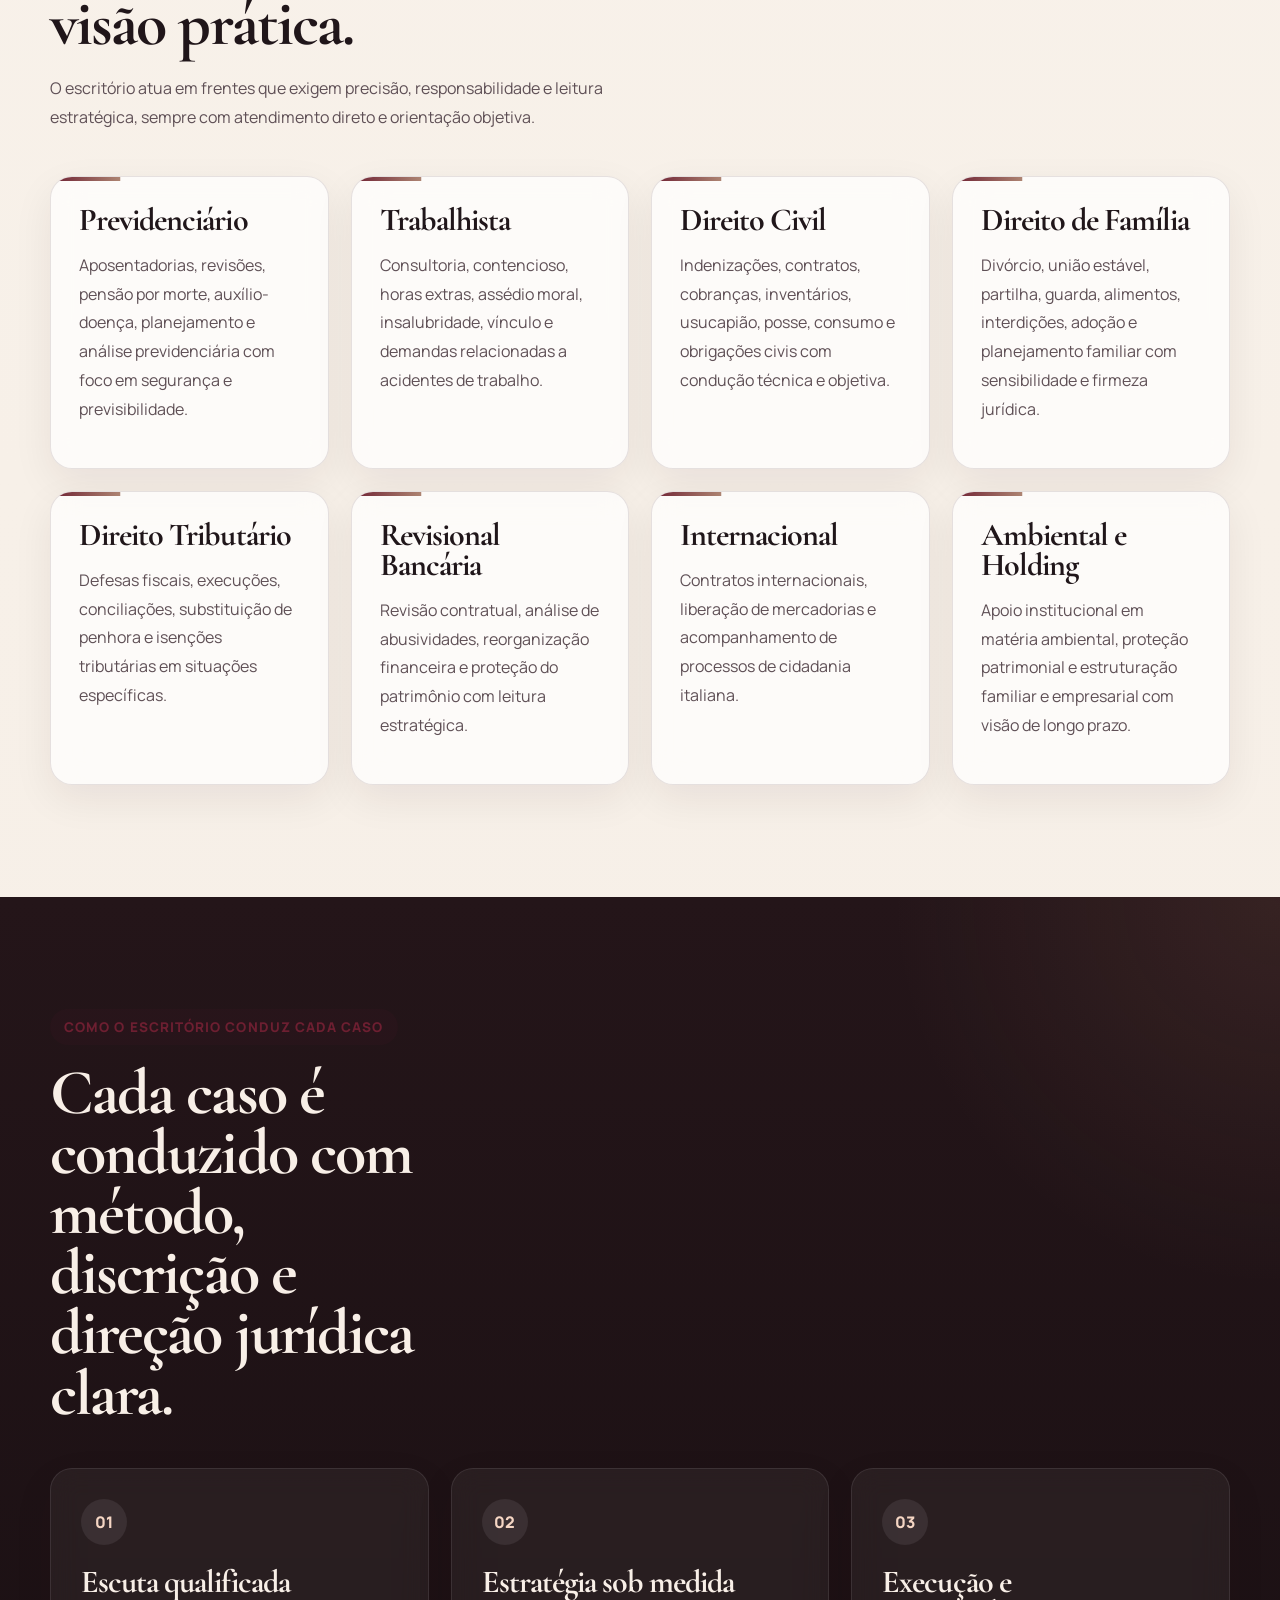
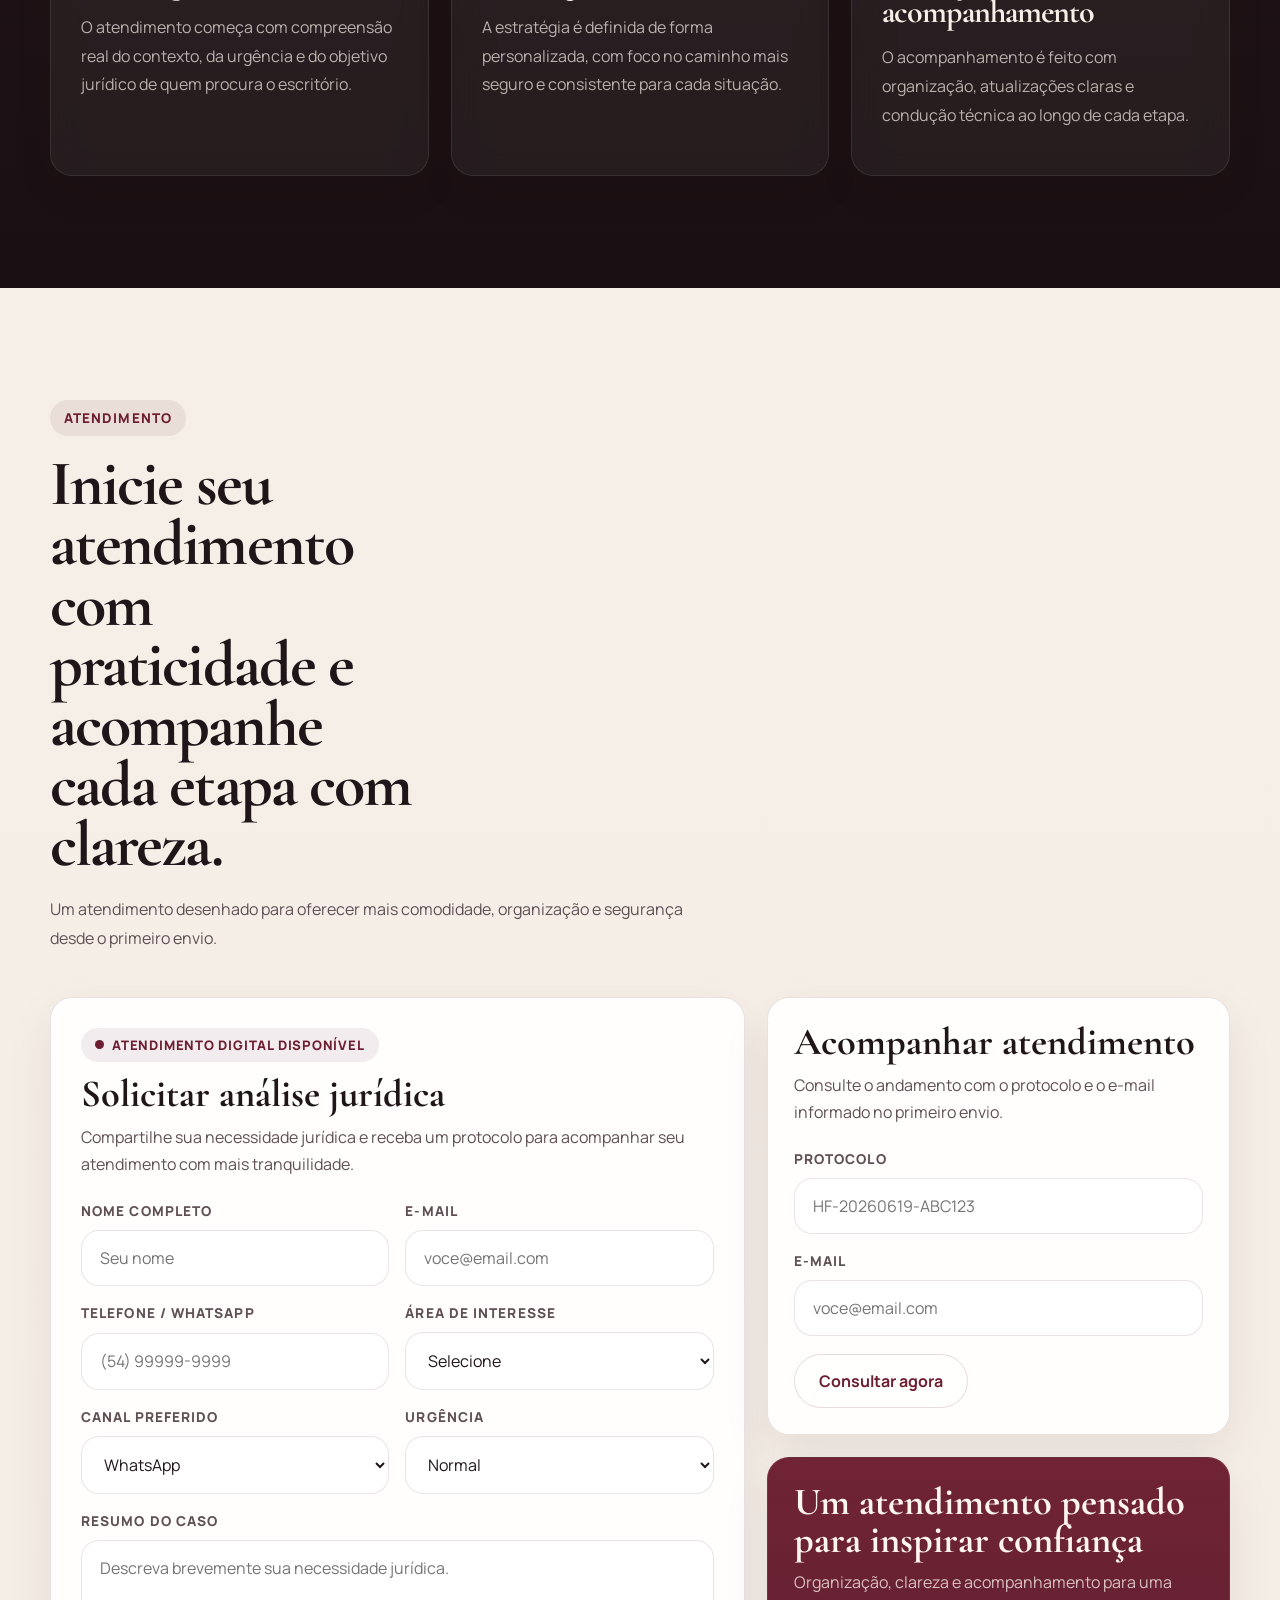
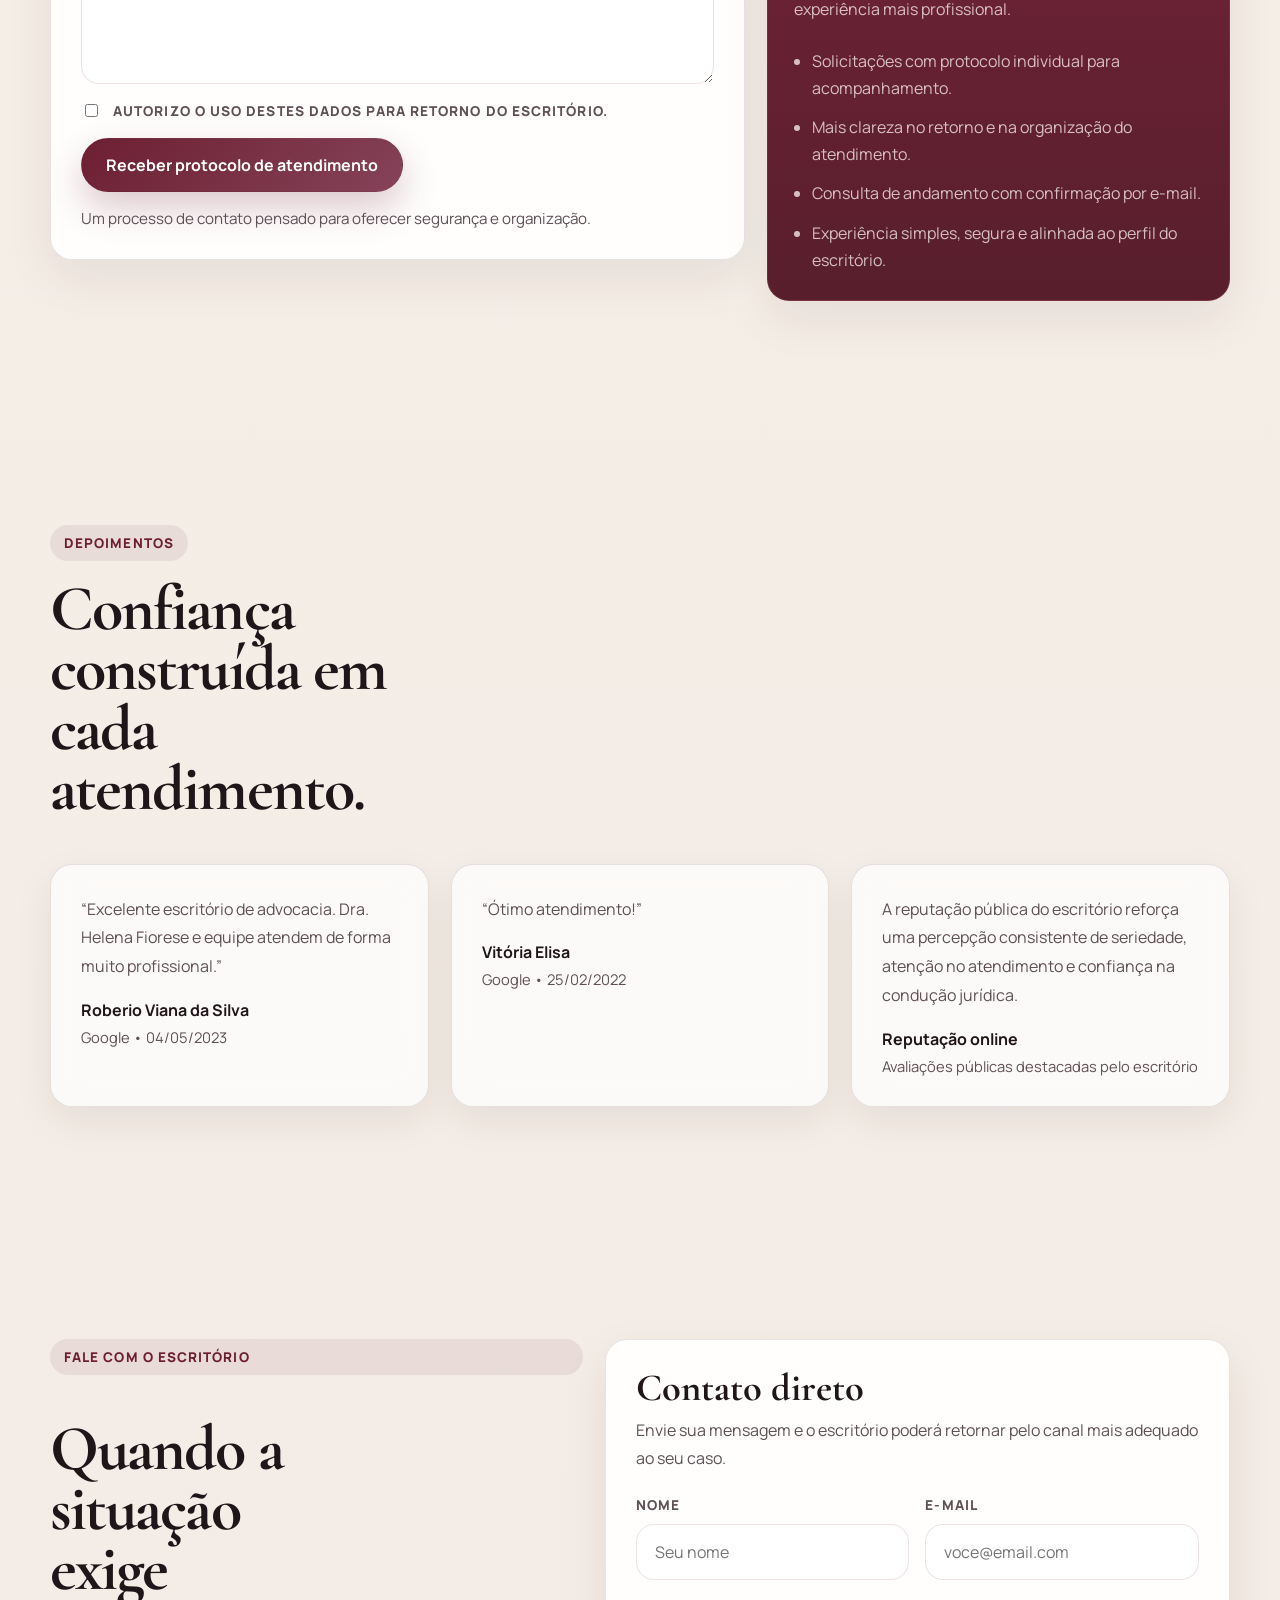
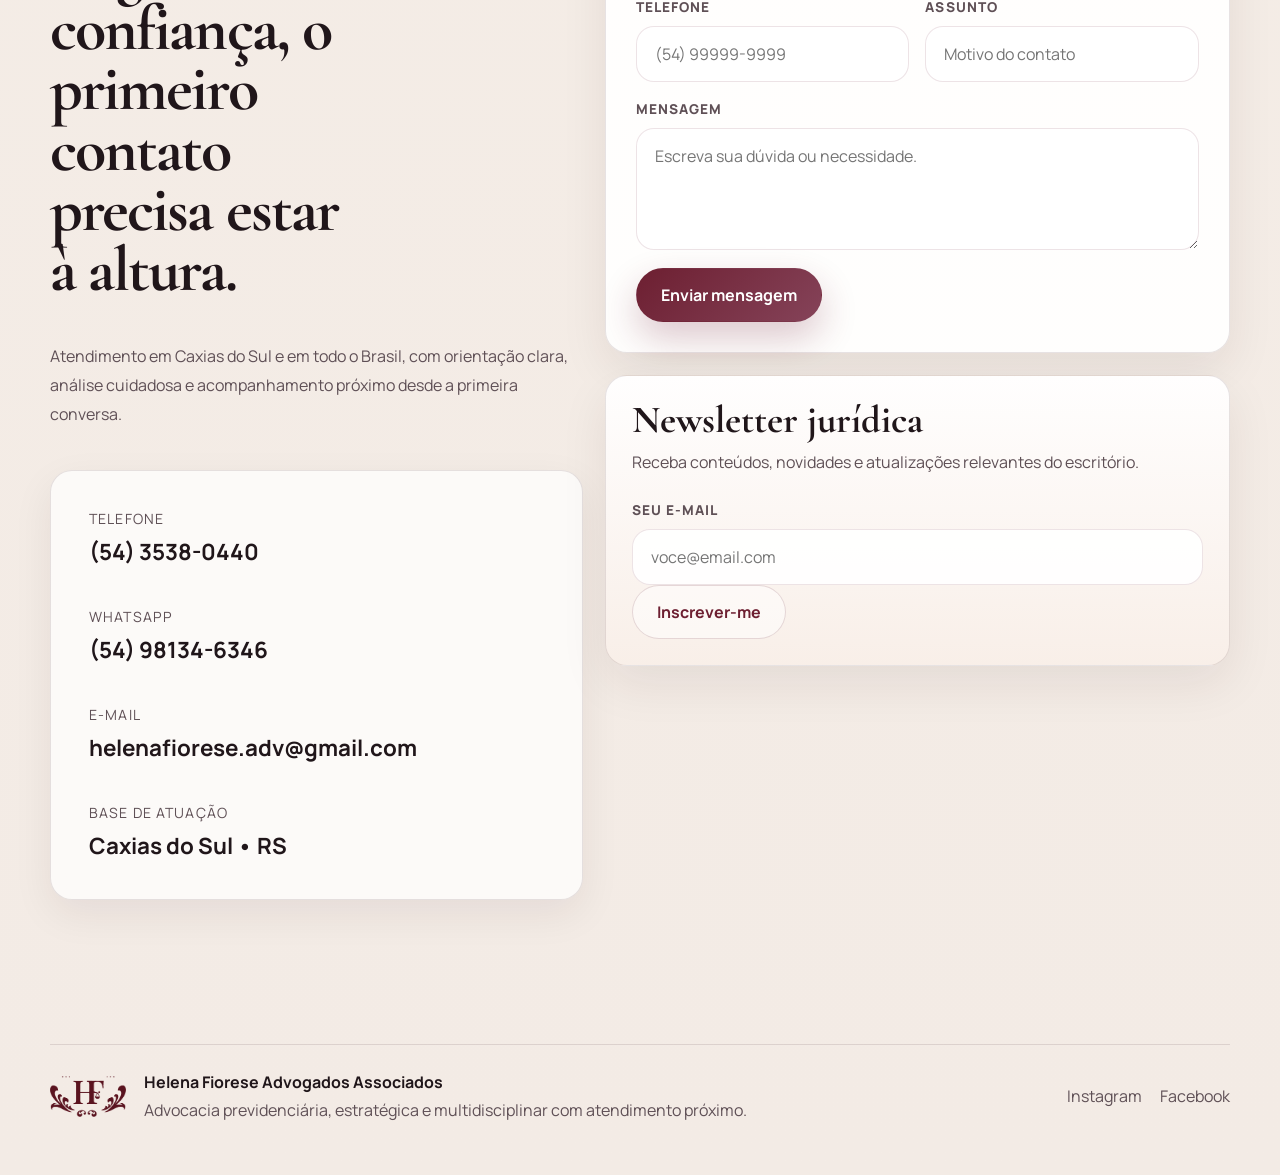
==== commit 31a021ff: "AdminPage" ====
--- a/index.html
+++ b/index.html
@@ -33,6 +33,7 @@
             <a href="#sobre">Sobre</a>
             <a href="#atuacao">Atuação</a>
             <a href="#metodo">Método</a>
+            <a href="#atendimento">Atendimento</a>
             <a href="#depoimentos">Depoimentos</a>
             <a href="#contato">Contato</a>
           </nav>
@@ -56,6 +57,7 @@
           <a href="#sobre">Sobre</a>
           <a href="#atuacao">Atuação</a>
           <a href="#metodo">Método</a>
+          <a href="#atendimento">Atendimento</a>
           <a href="#depoimentos">Depoimentos</a>
           <a href="#contato">Contato</a>
           <a
@@ -73,36 +75,33 @@
         <section class="hero section" id="inicio">
           <div class="container hero-grid">
             <div class="hero-copy reveal">
-              <span class="eyebrow">Desde 2003, com atuação estratégica e personalizada</span>
+              <span class="eyebrow">Desde 2003, tradição jurídica com atendimento próximo</span>
               <h1>
-                Advocacia previdenciária e multidisciplinar com presença humana, leitura técnica
-                e resposta rápida.
+                Advocacia previdenciária e estratégica com clareza, precisão e presença humana.
               </h1>
               <p class="hero-text">
-                Helena Fiorese Advogados Associados reúne tradição, atualização constante e um
-                atendimento próximo para conduzir cada caso com segurança, clareza e direção.
+                Helena Fiorese Advogados Associados alia experiência, atualização constante e uma
+                condução personalizada para orientar decisões importantes com segurança e serenidade.
               </p>
 
               <div class="hero-actions">
                 <a
                   class="button"
-                  href="https://wa.me/5554981346346?text=Olá%2C%20gostaria%20de%20falar%20com%20uma%20advogada."
-                  target="_blank"
-                  rel="noreferrer"
+                  href="#atendimento"
                 >
-                  Converse com uma advogada
+                  Solicitar atendimento
                 </a>
                 <a class="button button-ghost" href="#atuacao">Conheça as áreas de atuação</a>
               </div>
 
               <div class="hero-points">
                 <div>
-                  <strong>Atendimento nacional</strong>
-                  <span>Presencial e digital, com foco em estratégia e previsibilidade.</span>
+                  <strong>Atendimento em todo o Brasil</strong>
+                  <span>Presencial e online, com comunicação clara e acompanhamento próximo.</span>
                 </div>
                 <div>
-                  <strong>Direção técnica</strong>
-                  <span>Atuação consultiva, administrativa e judicial em múltiplas frentes.</span>
+                  <strong>Condução estratégica</strong>
+                  <span>Análise jurídica cuidadosa, com visão prática para cada contexto.</span>
                 </div>
               </div>
             </div>
@@ -147,10 +146,10 @@
           <div class="container">
             <div class="section-heading reveal">
               <span class="eyebrow">Sobre o escritório</span>
-              <h2>Um escritório construído na confiança, na técnica e no cuidado com cada detalhe.</h2>
+              <h2>Tradição, atenção pessoal e técnica sólida para questões que exigem segurança.</h2>
               <p>
-                Com sede em Caxias do Sul e atuação em todo o Brasil, o escritório combina tradição
-                em advocacia previdenciária com uma visão moderna, estratégica e multidisciplinar.
+                Com sede em Caxias do Sul e atuação nacional, o escritório reúne a proximidade do
+                atendimento personalizado com uma atuação jurídica madura, estratégica e atualizada.
               </p>
             </div>
 
@@ -160,9 +159,8 @@
                 <h3>Helena Maria Fiorese</h3>
                 <p class="story-meta">OAB/RS 33.223</p>
                 <p>
-                  Iniciou a trajetória do escritório em 2003 com o propósito de oferecer soluções
-                  jurídicas personalizadas, especialmente em demandas previdenciárias e de proteção
-                  patrimonial.
+                  Fundou o escritório com o propósito de oferecer orientação jurídica séria,
+                  personalizada e comprometida com a proteção dos direitos e do patrimônio de cada cliente.
                 </p>
               </article>
 
@@ -171,18 +169,17 @@
                 <h3>Júlia Rassia Suzin</h3>
                 <p class="story-meta">OAB/RS 122.071</p>
                 <p>
-                  Atua com compromisso técnico, atualização constante e defesa estratégica dos
-                  interesses dos clientes, fortalecendo a presença contemporânea do escritório.
+                  Contribui com uma atuação marcada por estudo contínuo, leitura técnica rigorosa e
+                  defesa estratégica dos interesses de cada cliente.
                 </p>
               </article>
 
               <article class="story-card story-card-wide reveal">
                 <span class="story-kicker">O que define a atuação</span>
-                <h3>Atendimento artesanal com estrutura para decisões seguras.</h3>
-                <p>
-                  O escritório trabalha com consultoria, planejamento estratégico, orientação em
-                  negociações, elaboração de medidas administrativas e judiciais e representação
-                  perante órgãos públicos, sempre com foco em clareza, segurança e resultado.
+                <h3>Atendimento personalizado com estrutura para decisões mais seguras.</h3>
+                <p>
+                  Cada demanda é tratada com atenção individual, planejamento jurídico consistente e
+                  comunicação transparente, sempre com foco em segurança, clareza e efetividade.
                 </p>
               </article>
             </div>
@@ -207,10 +204,10 @@
           <div class="container">
             <div class="section-heading reveal">
               <span class="eyebrow">Áreas de atuação</span>
-              <h2>Expertise jurídica em frentes sensíveis, patrimoniais e de alto impacto.</h2>
+              <h2>Áreas jurídicas conduzidas com rigor técnico, sensibilidade e visão prática.</h2>
               <p>
-                Cada área é conduzida com leitura estratégica do caso, atendimento direto e foco em
-                reduzir inseguranças para quem precisa decidir com confiança.
+                O escritório atua em frentes que exigem precisão, responsabilidade e leitura
+                estratégica, sempre com atendimento direto e orientação objetiva.
               </p>
             </div>
 
@@ -218,57 +215,57 @@
               <article class="practice-card reveal">
                 <h3>Previdenciário</h3>
                 <p>
-                  Aposentadorias, revisões, pensão por morte, auxílio-doença, planejamento e cálculos
-                  previdenciários.
+                  Aposentadorias, revisões, pensão por morte, auxílio-doença, planejamento e análise
+                  previdenciária com foco em segurança e previsibilidade.
                 </p>
               </article>
               <article class="practice-card reveal">
                 <h3>Trabalhista</h3>
                 <p>
                   Consultoria, contencioso, horas extras, assédio moral, insalubridade, vínculo e
-                  responsabilidade por acidentes de trabalho.
+                  demandas relacionadas a acidentes de trabalho.
                 </p>
               </article>
               <article class="practice-card reveal">
                 <h3>Direito Civil</h3>
                 <p>
                   Indenizações, contratos, cobranças, inventários, usucapião, posse, consumo e
-                  obrigações em geral.
+                  obrigações civis com condução técnica e objetiva.
                 </p>
               </article>
               <article class="practice-card reveal">
                 <h3>Direito de Família</h3>
                 <p>
                   Divórcio, união estável, partilha, guarda, alimentos, interdições, adoção e
-                  planejamento patrimonial familiar.
+                  planejamento familiar com sensibilidade e firmeza jurídica.
                 </p>
               </article>
               <article class="practice-card reveal">
                 <h3>Direito Tributário</h3>
                 <p>
-                  Defesas administrativas, execuções fiscais, conciliações, substituição de penhora e
-                  isenções ligadas a doenças graves.
+                  Defesas fiscais, execuções, conciliações, substituição de penhora e isenções
+                  tributárias em situações específicas.
                 </p>
               </article>
               <article class="practice-card reveal">
                 <h3>Revisional Bancária</h3>
                 <p>
-                  Revisão de contratos, análise de abusividades, reorganização financeira e proteção do
-                  patrimônio.
+                  Revisão contratual, análise de abusividades, reorganização financeira e proteção do
+                  patrimônio com leitura estratégica.
                 </p>
               </article>
               <article class="practice-card reveal">
                 <h3>Internacional</h3>
                 <p>
-                  Contratos internacionais, liberação de mercadorias e acompanhamento de processos para
+                  Contratos internacionais, liberação de mercadorias e acompanhamento de processos de
                   cidadania italiana.
                 </p>
               </article>
               <article class="practice-card reveal">
                 <h3>Ambiental e Holding</h3>
                 <p>
-                  Apoio institucional em matéria ambiental, proteção patrimonial, estruturação familiar
-                  e empresarial com eficiência tributária.
+                  Apoio institucional em matéria ambiental, proteção patrimonial e estruturação
+                  familiar e empresarial com visão de longo prazo.
                 </p>
               </article>
             </div>
@@ -279,7 +276,7 @@
           <div class="container">
             <div class="section-heading reveal">
               <span class="eyebrow">Como o escritório conduz cada caso</span>
-              <h2>Menos ruído, mais estratégia, proximidade e direção jurídica.</h2>
+              <h2>Cada caso é conduzido com método, discrição e direção jurídica clara.</h2>
             </div>
 
             <div class="process-grid">
@@ -287,26 +284,171 @@
                 <span>01</span>
                 <h3>Escuta qualificada</h3>
                 <p>
-                  O caso é analisado com profundidade para entender contexto, urgência, risco e objetivo
-                  real do cliente.
+                  O atendimento começa com compreensão real do contexto, da urgência e do objetivo
+                  jurídico de quem procura o escritório.
                 </p>
               </article>
               <article class="process-card reveal">
                 <span>02</span>
                 <h3>Estratégia sob medida</h3>
                 <p>
-                  A equipe define a rota mais segura entre atuação consultiva, administrativa ou
-                  judicial.
+                  A estratégia é definida de forma personalizada, com foco no caminho mais seguro e
+                  consistente para cada situação.
                 </p>
               </article>
               <article class="process-card reveal">
                 <span>03</span>
                 <h3>Execução e acompanhamento</h3>
                 <p>
-                  Cada etapa é conduzida com atualização constante, controle de informações e clareza na
-                  comunicação.
-                </p>
-              </article>
+                  O acompanhamento é feito com organização, atualizações claras e condução técnica ao
+                  longo de cada etapa.
+                </p>
+              </article>
+            </div>
+          </div>
+        </section>
+
+        <section class="section" id="atendimento">
+          <div class="container">
+            <div class="section-heading reveal">
+              <span class="eyebrow">Atendimento</span>
+              <h2>Inicie seu atendimento com praticidade e acompanhe cada etapa com clareza.</h2>
+              <p>
+                Um atendimento desenhado para oferecer mais comodidade, organização e segurança desde
+                o primeiro envio.
+              </p>
+            </div>
+
+            <div class="service-grid">
+              <article class="form-card reveal">
+                <div class="card-head">
+                  <span class="status-pill" data-health-indicator>Atendimento digital disponível</span>
+                  <h3>Solicitar análise jurídica</h3>
+                  <p>
+                    Compartilhe sua necessidade jurídica e receba um protocolo para acompanhar seu
+                    atendimento com mais tranquilidade.
+                  </p>
+                </div>
+
+                <form id="assessment-form" class="site-form" novalidate>
+                  <div class="input-grid input-grid-two">
+                    <label class="field">
+                      <span>Nome completo</span>
+                      <input type="text" name="name" placeholder="Seu nome" required />
+                    </label>
+
+                    <label class="field">
+                      <span>E-mail</span>
+                      <input type="email" name="email" placeholder="voce@email.com" required />
+                    </label>
+                  </div>
+
+                  <div class="input-grid input-grid-two">
+                    <label class="field">
+                      <span>Telefone / WhatsApp</span>
+                      <input type="tel" name="phone" placeholder="(54) 99999-9999" required />
+                    </label>
+
+                    <label class="field">
+                      <span>Área de interesse</span>
+                      <select name="area" required>
+                        <option value="">Selecione</option>
+                        <option value="Previdenciário">Previdenciário</option>
+                        <option value="Trabalhista">Trabalhista</option>
+                        <option value="Direito Civil">Direito Civil</option>
+                        <option value="Direito de Família">Direito de Família</option>
+                        <option value="Direito Tributário">Direito Tributário</option>
+                        <option value="Revisional Bancária">Revisional Bancária</option>
+                        <option value="Internacional">Internacional</option>
+                        <option value="Ambiental e Holding">Ambiental e Holding</option>
+                      </select>
+                    </label>
+                  </div>
+
+                  <div class="input-grid input-grid-two">
+                    <label class="field">
+                      <span>Canal preferido</span>
+                      <select name="preferredContact" required>
+                        <option value="WhatsApp">WhatsApp</option>
+                        <option value="Telefone">Telefone</option>
+                        <option value="E-mail">E-mail</option>
+                      </select>
+                    </label>
+
+                    <label class="field">
+                      <span>Urgência</span>
+                      <select name="urgency" required>
+                        <option value="Normal">Normal</option>
+                        <option value="Alta">Alta</option>
+                        <option value="Muito alta">Muito alta</option>
+                      </select>
+                    </label>
+                  </div>
+
+                  <label class="field">
+                    <span>Resumo do caso</span>
+                    <textarea
+                      name="message"
+                      rows="5"
+                      placeholder="Descreva brevemente sua necessidade jurídica."
+                      required
+                    ></textarea>
+                  </label>
+
+                  <label class="check-field">
+                    <input type="checkbox" name="consent" required />
+                    <span>Autorizo o uso destes dados para retorno do escritório.</span>
+                  </label>
+
+                  <div class="submit-row">
+                    <button type="submit" class="button">Receber protocolo de atendimento</button>
+                    <p class="inline-note">Um processo de contato pensado para oferecer segurança e organização.</p>
+                  </div>
+
+                  <div id="assessment-feedback" class="form-feedback" aria-live="polite"></div>
+                </form>
+              </article>
+
+              <aside class="tracking-stack reveal">
+                <article class="form-card form-card-compact">
+                  <div class="card-head">
+                    <h3>Acompanhar atendimento</h3>
+                    <p>Consulte o andamento com o protocolo e o e-mail informado no primeiro envio.</p>
+                  </div>
+
+                  <form id="lookup-form" class="site-form" novalidate>
+                    <label class="field">
+                      <span>Protocolo</span>
+                      <input type="text" name="protocol" placeholder="HF-20260619-ABC123" required />
+                    </label>
+
+                    <label class="field">
+                      <span>E-mail</span>
+                      <input type="email" name="email" placeholder="voce@email.com" required />
+                    </label>
+
+                    <div class="submit-row submit-row-single">
+                      <button type="submit" class="button button-ghost">Consultar agora</button>
+                    </div>
+
+                    <div id="lookup-feedback" class="form-feedback" aria-live="polite"></div>
+                  </form>
+                </article>
+
+                <article class="form-card form-card-compact accent-card">
+                  <div class="card-head">
+                    <h3>Um atendimento pensado para inspirar confiança</h3>
+                    <p>Organização, clareza e acompanhamento para uma experiência mais profissional.</p>
+                  </div>
+
+                  <ul class="feature-list">
+                    <li>Solicitações com protocolo individual para acompanhamento.</li>
+                    <li>Mais clareza no retorno e na organização do atendimento.</li>
+                    <li>Consulta de andamento com confirmação por e-mail.</li>
+                    <li>Experiência simples, segura e alinhada ao perfil do escritório.</li>
+                  </ul>
+                </article>
+              </aside>
             </div>
           </div>
         </section>
@@ -315,7 +457,7 @@
           <div class="container">
             <div class="section-heading reveal">
               <span class="eyebrow">Depoimentos</span>
-              <h2>Confiança construída na prática.</h2>
+              <h2>Confiança construída em cada atendimento.</h2>
             </div>
 
             <div class="testimonial-grid">
@@ -333,44 +475,115 @@
               </article>
               <article class="testimonial-card reveal">
                 <p>
-                  Avaliações públicas do escritório reforçam a percepção de atendimento próximo, postura
-                  profissional e confiança no acompanhamento jurídico.
-                </p>
-                <strong>Base pública</strong>
-                <span>13 avaliações destacadas no site</span>
+                  A reputação pública do escritório reforça uma percepção consistente de seriedade,
+                  atenção no atendimento e confiança na condução jurídica.
+                </p>
+                <strong>Reputação online</strong>
+                <span>Avaliações públicas destacadas pelo escritório</span>
               </article>
             </div>
           </div>
         </section>
 
         <section class="section cta-section" id="contato">
-          <div class="container cta-grid">
-            <div class="cta-copy reveal">
+          <div class="container contact-layout">
+            <div class="contact-copy reveal">
               <span class="eyebrow">Fale com o escritório</span>
-              <h2>Quando a decisão é importante, a orientação precisa estar à altura.</h2>
+              <h2>Quando a situação exige confiança, o primeiro contato precisa estar à altura.</h2>
               <p>
-                Atendimento em Caxias do Sul e em todo o Brasil, com comunicação clara, análise técnica
-                e acompanhamento próximo desde o primeiro contato.
+                Atendimento em Caxias do Sul e em todo o Brasil, com orientação clara, análise
+                cuidadosa e acompanhamento próximo desde a primeira conversa.
               </p>
-            </div>
-
-            <div class="contact-panel reveal">
-              <a href="tel:+555435380440">
-                <span>Telefone</span>
-                <strong>(54) 3538-0440</strong>
-              </a>
-              <a href="https://wa.me/5554981346346" target="_blank" rel="noreferrer">
-                <span>WhatsApp</span>
-                <strong>(54) 98134-6346</strong>
-              </a>
-              <a href="mailto:helenafiorese.adv@gmail.com">
-                <span>E-mail</span>
-                <strong>helenafiorese.adv@gmail.com</strong>
-              </a>
-              <div>
-                <span>Base de atuação</span>
-                <strong>Caxias do Sul • RS</strong>
+
+              <div class="contact-panel reveal">
+                <a href="tel:+555435380440">
+                  <span>Telefone</span>
+                  <strong>(54) 3538-0440</strong>
+                </a>
+                <a href="https://wa.me/5554981346346" target="_blank" rel="noreferrer">
+                  <span>WhatsApp</span>
+                  <strong>(54) 98134-6346</strong>
+                </a>
+                <a href="mailto:helenafiorese.adv@gmail.com">
+                  <span>E-mail</span>
+                  <strong>helenafiorese.adv@gmail.com</strong>
+                </a>
+                <div>
+                  <span>Base de atuação</span>
+                  <strong>Caxias do Sul • RS</strong>
+                </div>
               </div>
+            </div>
+
+            <div class="form-stack reveal">
+              <article class="form-card">
+                <div class="card-head">
+                  <h3>Contato direto</h3>
+                  <p>Envie sua mensagem e o escritório poderá retornar pelo canal mais adequado ao seu caso.</p>
+                </div>
+
+                <form id="contact-form" class="site-form" novalidate>
+                  <div class="input-grid input-grid-two">
+                    <label class="field">
+                      <span>Nome</span>
+                      <input type="text" name="name" placeholder="Seu nome" required />
+                    </label>
+
+                    <label class="field">
+                      <span>E-mail</span>
+                      <input type="email" name="email" placeholder="voce@email.com" required />
+                    </label>
+                  </div>
+
+                  <div class="input-grid input-grid-two">
+                    <label class="field">
+                      <span>Telefone</span>
+                      <input type="tel" name="phone" placeholder="(54) 99999-9999" required />
+                    </label>
+
+                    <label class="field">
+                      <span>Assunto</span>
+                      <input type="text" name="subject" placeholder="Motivo do contato" required />
+                    </label>
+                  </div>
+
+                  <label class="field">
+                    <span>Mensagem</span>
+                    <textarea
+                      name="message"
+                      rows="4"
+                      placeholder="Escreva sua dúvida ou necessidade."
+                      required
+                    ></textarea>
+                  </label>
+
+                  <div class="submit-row">
+                    <button type="submit" class="button">Enviar mensagem</button>
+                  </div>
+
+                  <div id="contact-feedback" class="form-feedback" aria-live="polite"></div>
+                </form>
+              </article>
+
+              <article class="form-card form-card-compact newsletter-card">
+                <div class="card-head">
+                  <h3>Newsletter jurídica</h3>
+                  <p>Receba conteúdos, novidades e atualizações relevantes do escritório.</p>
+                </div>
+
+                <form id="newsletter-form" class="newsletter-form" novalidate>
+                  <label class="field">
+                    <span>Seu e-mail</span>
+                    <input type="email" name="email" placeholder="voce@email.com" required />
+                  </label>
+
+                  <div class="submit-row submit-row-single">
+                    <button type="submit" class="button button-ghost">Inscrever-me</button>
+                  </div>
+
+                  <div id="newsletter-feedback" class="form-feedback" aria-live="polite"></div>
+                </form>
+              </article>
             </div>
           </div>
         </section>
@@ -382,7 +595,7 @@
             <img src="assets/logo-mark.png" alt="Monograma Helena Fiorese" />
             <div>
               <strong>Helena Fiorese Advogados Associados</strong>
-              <p>Advocacia estratégica, previdenciária e multidisciplinar.</p>
+              <p>Advocacia previdenciária, estratégica e multidisciplinar com atendimento próximo.</p>
             </div>
           </div>
 
@@ -397,9 +610,6 @@
             >
               Facebook
             </a>
-            <a href="https://helenafiorese.com.br/" target="_blank" rel="noreferrer">
-              Site original
-            </a>
           </div>
         </div>
       </footer>
--- a/styles.css
+++ b/styles.css
@@ -215,7 +215,8 @@
 .story-card h3,
 .practice-card h3,
 .process-card h3,
-.cta-copy h2 {
+.cta-copy h2,
+.contact-copy h2 {
   margin: 0;
   font-family: "Cormorant Garamond", serif;
   line-height: 0.94;
@@ -234,6 +235,7 @@
 .process-card p,
 .testimonial-card p,
 .cta-copy p,
+.contact-copy p,
 .hero-points span {
   color: var(--ink-soft);
   line-height: 1.8;
@@ -385,7 +387,9 @@
 .practice-grid,
 .process-grid,
 .testimonial-grid,
-.cta-grid {
+.cta-grid,
+.service-grid,
+.contact-layout {
   display: grid;
   gap: 22px;
 }
@@ -549,6 +553,190 @@
   grid-template-columns: repeat(3, minmax(0, 1fr));
 }
 
+.service-grid {
+  grid-template-columns: 1.2fr 0.8fr;
+  align-items: start;
+}
+
+.tracking-stack,
+.form-stack {
+  display: grid;
+  gap: 22px;
+}
+
+.form-card {
+  padding: 30px;
+  border: 1px solid var(--line);
+  border-radius: var(--radius-md);
+  background: var(--surface-strong);
+  box-shadow: 0 18px 48px rgba(46, 20, 29, 0.08);
+}
+
+.form-card-compact {
+  padding: 26px;
+}
+
+.accent-card {
+  background: linear-gradient(180deg, rgba(109, 31, 49, 0.98), rgba(81, 21, 37, 0.96));
+  color: #fff5ef;
+  border-color: rgba(255, 255, 255, 0.08);
+}
+
+.accent-card .card-head p,
+.accent-card .feature-list {
+  color: rgba(255, 245, 239, 0.75);
+}
+
+.card-head {
+  margin-bottom: 24px;
+}
+
+.card-head h3 {
+  margin: 0 0 10px;
+  font-family: "Cormorant Garamond", serif;
+  font-size: clamp(2rem, 3vw, 2.9rem);
+  line-height: 0.98;
+}
+
+.card-head p {
+  margin: 0;
+  color: var(--ink-soft);
+  line-height: 1.7;
+}
+
+.site-form {
+  display: grid;
+  gap: 18px;
+}
+
+.input-grid {
+  display: grid;
+  gap: 16px;
+}
+
+.input-grid-two {
+  grid-template-columns: repeat(2, minmax(0, 1fr));
+}
+
+.field {
+  display: grid;
+  gap: 10px;
+}
+
+.field span,
+.check-field span {
+  color: var(--ink-soft);
+  font-size: 0.85rem;
+  font-weight: 800;
+  letter-spacing: 0.08em;
+  text-transform: uppercase;
+}
+
+.field input,
+.field select,
+.field textarea {
+  width: 100%;
+  padding: 16px 18px;
+  border: 1px solid rgba(109, 31, 49, 0.12);
+  border-radius: 18px;
+  background: rgba(255, 255, 255, 0.96);
+  color: var(--ink);
+  font: inherit;
+  resize: vertical;
+  transition: border-color 180ms ease, box-shadow 180ms ease;
+}
+
+.field input:focus,
+.field select:focus,
+.field textarea:focus {
+  outline: none;
+  border-color: rgba(109, 31, 49, 0.36);
+  box-shadow: 0 0 0 4px rgba(109, 31, 49, 0.08);
+}
+
+.check-field {
+  display: flex;
+  align-items: flex-start;
+  gap: 12px;
+}
+
+.check-field input {
+  margin-top: 2px;
+}
+
+.submit-row {
+  display: flex;
+  align-items: center;
+  justify-content: space-between;
+  gap: 16px;
+  flex-wrap: wrap;
+}
+
+.submit-row-single {
+  justify-content: flex-start;
+}
+
+.inline-note {
+  margin: 0;
+  color: var(--ink-soft);
+  font-size: 0.95rem;
+}
+
+.form-feedback {
+  display: none;
+  padding: 16px 18px;
+  border-radius: 18px;
+  font-size: 0.98rem;
+  line-height: 1.6;
+}
+
+.form-feedback.is-visible {
+  display: block;
+}
+
+.form-feedback.is-success {
+  background: rgba(38, 116, 84, 0.1);
+  color: #215b45;
+  border: 1px solid rgba(38, 116, 84, 0.14);
+}
+
+.form-feedback.is-error {
+  background: rgba(133, 28, 44, 0.08);
+  color: #7b2032;
+  border: 1px solid rgba(133, 28, 44, 0.12);
+}
+
+.status-pill {
+  display: inline-flex;
+  align-items: center;
+  gap: 8px;
+  margin-bottom: 14px;
+  padding: 8px 14px;
+  border-radius: 999px;
+  background: rgba(109, 31, 49, 0.08);
+  color: var(--accent);
+  font-size: 0.82rem;
+  font-weight: 800;
+  letter-spacing: 0.06em;
+  text-transform: uppercase;
+}
+
+.status-pill::before {
+  content: "";
+  width: 9px;
+  height: 9px;
+  border-radius: 50%;
+  background: currentColor;
+}
+
+.feature-list {
+  margin: 0;
+  padding-left: 18px;
+  display: grid;
+  gap: 12px;
+  line-height: 1.7;
+}
+
 .testimonial-card {
   padding: 30px;
 }
@@ -581,9 +769,20 @@
   align-items: center;
 }
 
-.cta-copy h2 {
+.cta-copy h2,
+.contact-copy h2 {
   font-size: clamp(2.8rem, 5vw, 4.6rem);
   max-width: 10ch;
+}
+
+.contact-layout {
+  grid-template-columns: 0.92fr 1.08fr;
+  align-items: start;
+}
+
+.contact-copy {
+  display: grid;
+  gap: 26px;
 }
 
 .contact-panel {
@@ -616,6 +815,10 @@
   font-size: clamp(1.1rem, 2vw, 1.4rem);
 }
 
+.newsletter-card {
+  background: linear-gradient(180deg, rgba(255, 255, 255, 0.95), rgba(248, 239, 232, 0.95));
+}
+
 .footer {
   padding: 32px 0 54px;
 }
@@ -679,6 +882,8 @@
 @media (max-width: 1120px) {
   .hero-grid,
   .cta-grid,
+  .service-grid,
+  .contact-layout,
   .story-grid,
   .practice-grid,
   .process-grid,
@@ -717,12 +922,15 @@
 
   .hero-grid,
   .cta-grid,
+  .service-grid,
+  .contact-layout,
   .story-grid,
   .practice-grid,
   .process-grid,
   .testimonial-grid,
   .trust-items,
-  .hero-points {
+  .hero-points,
+  .input-grid-two {
     grid-template-columns: 1fr;
   }
 
@@ -739,7 +947,8 @@
   }
 
   .section-heading h2,
-  .cta-copy h2 {
+  .cta-copy h2,
+  .contact-copy h2 {
     max-width: 100%;
   }
 
@@ -776,6 +985,12 @@
   .button,
   .button-small {
     width: 100%;
+  }
+
+  .submit-row,
+  .submit-row-single {
+    flex-direction: column;
+    align-items: stretch;
   }
 
   .hero-actions {
